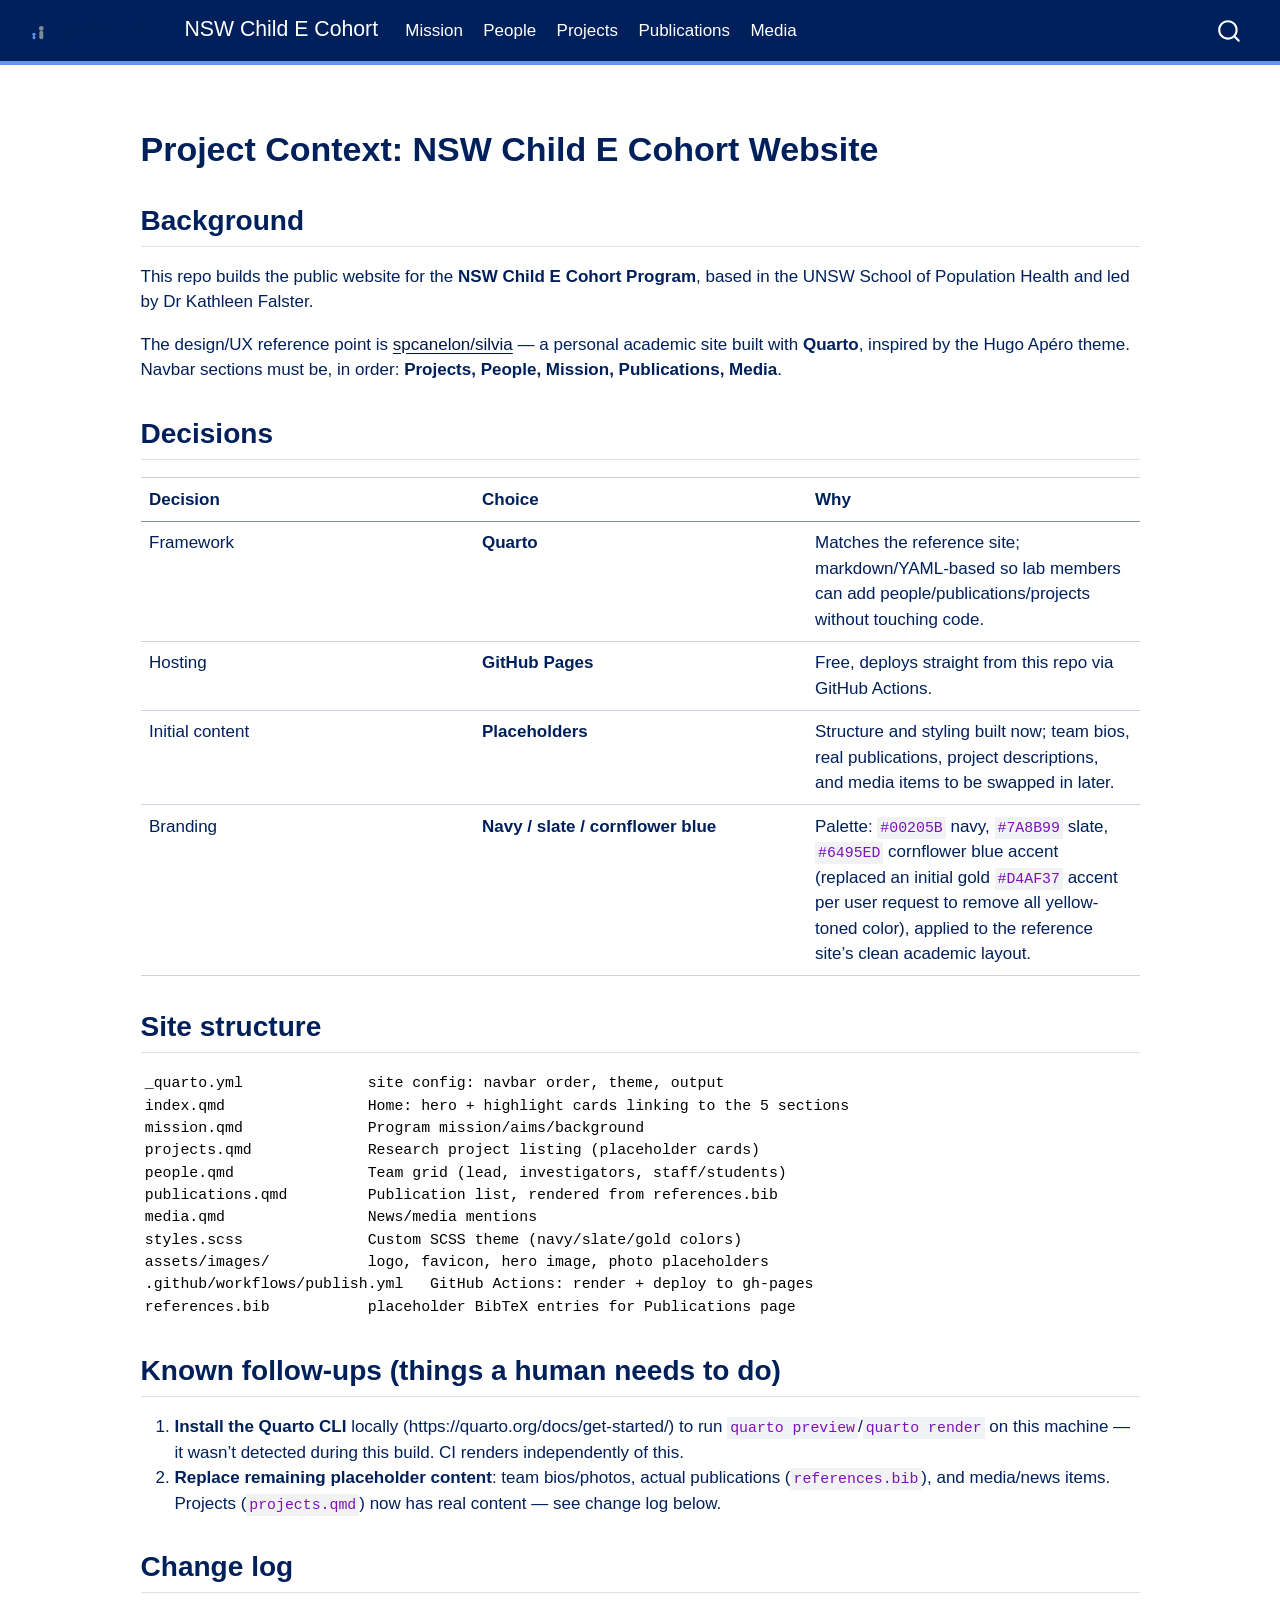
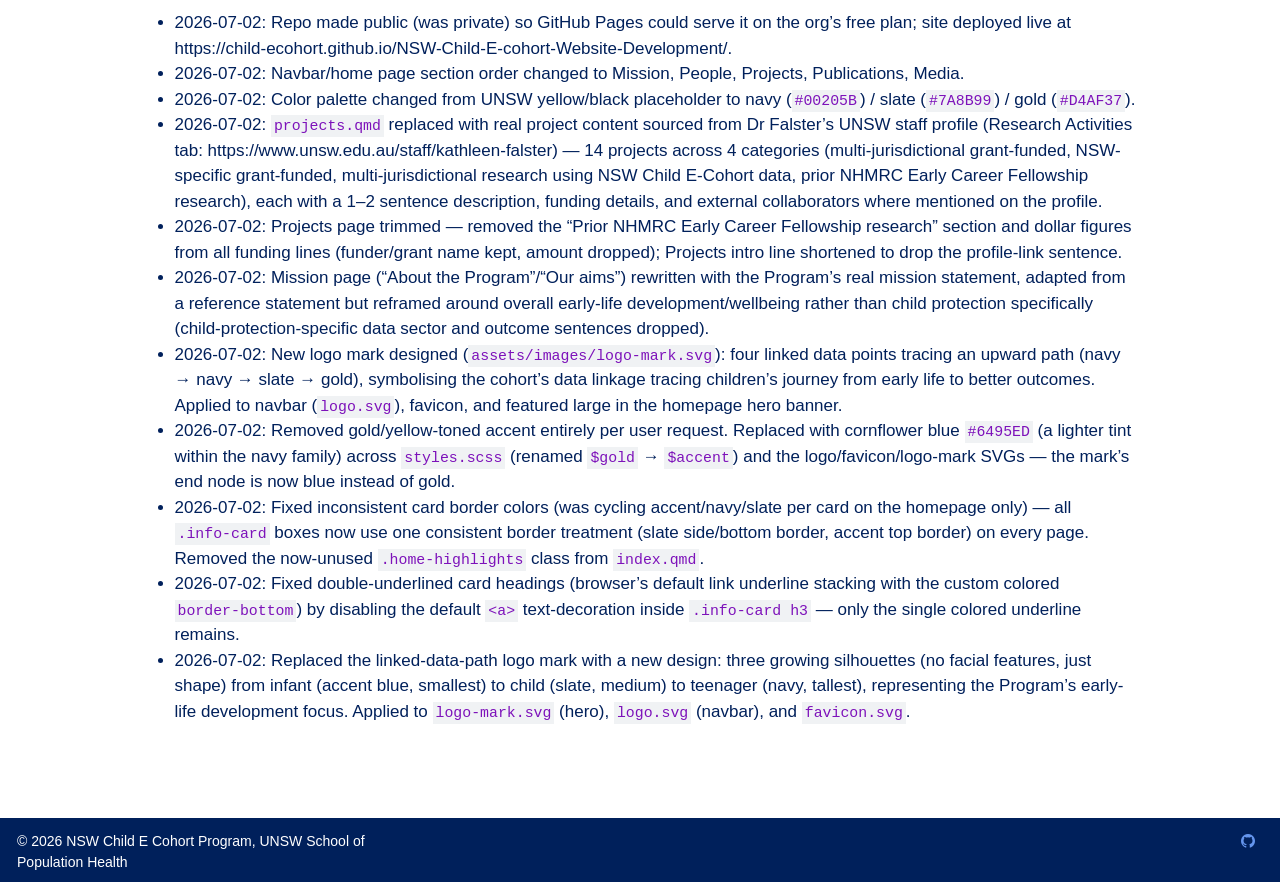
==== context.html @ 5edd9eeb "deploy: 5fac7e419746ed7ce2ca03ccb7d56a47a769e476" ====
<!DOCTYPE html>
<html xmlns="http://www.w3.org/1999/xhtml" lang="en" xml:lang="en"><head>

<meta charset="utf-8">
<meta name="generator" content="quarto-1.9.38">

<meta name="viewport" content="width=device-width, initial-scale=1.0, user-scalable=yes">


<title>context – NSW Child E Cohort</title>
<style>
/* Default styles provided by pandoc.
** See https://pandoc.org/MANUAL.html#variables-for-html for config info.
*/
code{white-space: pre-wrap;}
span.smallcaps{font-variant: small-caps;}
div.columns{display: flex; gap: min(4vw, 1.5em);}
div.column{flex: auto; overflow-x: auto;}
div.hanging-indent{margin-left: 1.5em; text-indent: -1.5em;}
ul.task-list{list-style: none;}
ul.task-list li input[type="checkbox"] {
  width: 0.8em;
  margin: 0 0.8em 0.2em -1em; /* quarto-specific, see https://github.com/quarto-dev/quarto-cli/issues/4556 */ 
  vertical-align: middle;
}
</style>


<script src="site_libs/quarto-nav/quarto-nav.js"></script>
<script src="site_libs/quarto-nav/headroom.min.js"></script>
<script src="site_libs/clipboard/clipboard.min.js"></script>
<script src="site_libs/quarto-search/autocomplete.umd.js"></script>
<script src="site_libs/quarto-search/fuse.min.js"></script>
<script src="site_libs/quarto-search/quarto-search.js"></script>
<meta name="quarto:offset" content="./">
<link href="./assets/images/favicon.svg" rel="icon" type="image/svg+xml">
<script src="site_libs/quarto-html/quarto.js" type="module"></script>
<script src="site_libs/quarto-html/tabsets/tabsets.js" type="module"></script>
<script src="site_libs/quarto-html/popper.min.js"></script>
<script src="site_libs/quarto-html/tippy.umd.min.js"></script>
<script src="site_libs/quarto-html/anchor.min.js"></script>
<link href="site_libs/quarto-html/tippy.css" rel="stylesheet">
<link href="site_libs/quarto-html/quarto-syntax-highlighting-15634bcf2e68342d4ad2dfa704d543f6.css" rel="stylesheet" id="quarto-text-highlighting-styles">
<script src="site_libs/bootstrap/bootstrap.min.js"></script>
<link href="site_libs/bootstrap/bootstrap-icons.css" rel="stylesheet">
<link href="site_libs/bootstrap/bootstrap-ab6afdc458c409790bbe527b8568c580.min.css" rel="stylesheet" append-hash="true" id="quarto-bootstrap" data-mode="light">
<script id="quarto-search-options" type="application/json">{
  "location": "navbar",
  "copy-button": false,
  "collapse-after": 3,
  "panel-placement": "end",
  "type": "overlay",
  "limit": 50,
  "keyboard-shortcut": [
    "f",
    "/",
    "s"
  ],
  "show-item-context": false,
  "language": {
    "search-no-results-text": "No results",
    "search-matching-documents-text": "matching documents",
    "search-copy-link-title": "Copy link to search",
    "search-hide-matches-text": "Hide additional matches",
    "search-more-match-text": "more match in this document",
    "search-more-matches-text": "more matches in this document",
    "search-clear-button-title": "Clear",
    "search-text-placeholder": "",
    "search-detached-cancel-button-title": "Cancel",
    "search-submit-button-title": "Submit",
    "search-label": "Search"
  }
}</script>


</head>

<body class="nav-fixed fullcontent quarto-light">

<div id="quarto-search-results"></div>
  <header id="quarto-header" class="headroom fixed-top">
    <nav class="navbar navbar-expand-lg " data-bs-theme="dark">
      <div class="navbar-container container-fluid">
      <div class="navbar-brand-container mx-auto">
    <a href="./index.html" class="navbar-brand navbar-brand-logo">
    <img src="./assets/images/logo.svg" alt="" class="navbar-logo light-content">
    <img src="./assets/images/logo.svg" alt="" class="navbar-logo dark-content">
    </a>
    <a class="navbar-brand" href="./index.html">
    <span class="navbar-title">NSW Child E Cohort</span>
    </a>
  </div>
            <div id="quarto-search" class="" title="Search"></div>
          <button class="navbar-toggler" type="button" data-bs-toggle="collapse" data-bs-target="#navbarCollapse" aria-controls="navbarCollapse" role="menu" aria-expanded="false" aria-label="Toggle navigation" onclick="if (window.quartoToggleHeadroom) { window.quartoToggleHeadroom(); }">
  <span class="navbar-toggler-icon"></span>
</button>
          <div class="collapse navbar-collapse" id="navbarCollapse">
            <ul class="navbar-nav navbar-nav-scroll me-auto">
  <li class="nav-item">
    <a class="nav-link" href="./mission.html"> 
<span class="menu-text">Mission</span></a>
  </li>  
  <li class="nav-item">
    <a class="nav-link" href="./people.html"> 
<span class="menu-text">People</span></a>
  </li>  
  <li class="nav-item">
    <a class="nav-link" href="./projects.html"> 
<span class="menu-text">Projects</span></a>
  </li>  
  <li class="nav-item">
    <a class="nav-link" href="./publications.html"> 
<span class="menu-text">Publications</span></a>
  </li>  
  <li class="nav-item">
    <a class="nav-link" href="./media.html"> 
<span class="menu-text">Media</span></a>
  </li>  
</ul>
          </div> <!-- /navcollapse -->
            <div class="quarto-navbar-tools">
</div>
      </div> <!-- /container-fluid -->
    </nav>
</header>
<!-- content -->
<div id="quarto-content" class="quarto-container page-columns page-rows-contents page-layout-article page-navbar">
<!-- sidebar -->
<!-- margin-sidebar -->
    
<!-- main -->
<main class="content" id="quarto-document-content"><header id="title-block-header" class="quarto-title-block"></header>




<section id="project-context-nsw-child-e-cohort-website" class="level1">
<h1>Project Context: NSW Child E Cohort Website</h1>
<section id="background" class="level2">
<h2 class="anchored" data-anchor-id="background">Background</h2>
<p>This repo builds the public website for the <strong>NSW Child E Cohort Program</strong>, based in the UNSW School of Population Health and led by Dr Kathleen Falster.</p>
<p>The design/UX reference point is <a href="https://github.com/spcanelon/silvia">spcanelon/silvia</a> — a personal academic site built with <strong>Quarto</strong>, inspired by the Hugo Apéro theme. Navbar sections must be, in order: <strong>Projects, People, Mission, Publications, Media</strong>.</p>
</section>
<section id="decisions" class="level2">
<h2 class="anchored" data-anchor-id="decisions">Decisions</h2>
<table class="caption-top table">
<colgroup>
<col style="width: 33%">
<col style="width: 33%">
<col style="width: 33%">
</colgroup>
<thead>
<tr class="header">
<th>Decision</th>
<th>Choice</th>
<th>Why</th>
</tr>
</thead>
<tbody>
<tr class="odd">
<td>Framework</td>
<td><strong>Quarto</strong></td>
<td>Matches the reference site; markdown/YAML-based so lab members can add people/publications/projects without touching code.</td>
</tr>
<tr class="even">
<td>Hosting</td>
<td><strong>GitHub Pages</strong></td>
<td>Free, deploys straight from this repo via GitHub Actions.</td>
</tr>
<tr class="odd">
<td>Initial content</td>
<td><strong>Placeholders</strong></td>
<td>Structure and styling built now; team bios, real publications, project descriptions, and media items to be swapped in later.</td>
</tr>
<tr class="even">
<td>Branding</td>
<td><strong>Navy / slate / cornflower blue</strong></td>
<td>Palette: <code>#00205B</code> navy, <code>#7A8B99</code> slate, <code>#6495ED</code> cornflower blue accent (replaced an initial gold <code>#D4AF37</code> accent per user request to remove all yellow-toned color), applied to the reference site’s clean academic layout.</td>
</tr>
</tbody>
</table>
</section>
<section id="site-structure" class="level2">
<h2 class="anchored" data-anchor-id="site-structure">Site structure</h2>
<pre><code>_quarto.yml              site config: navbar order, theme, output
index.qmd                Home: hero + highlight cards linking to the 5 sections
mission.qmd              Program mission/aims/background
projects.qmd             Research project listing (placeholder cards)
people.qmd               Team grid (lead, investigators, staff/students)
publications.qmd         Publication list, rendered from references.bib
media.qmd                News/media mentions
styles.scss              Custom SCSS theme (navy/slate/gold colors)
assets/images/           logo, favicon, hero image, photo placeholders
.github/workflows/publish.yml   GitHub Actions: render + deploy to gh-pages
references.bib           placeholder BibTeX entries for Publications page</code></pre>
</section>
<section id="known-follow-ups-things-a-human-needs-to-do" class="level2">
<h2 class="anchored" data-anchor-id="known-follow-ups-things-a-human-needs-to-do">Known follow-ups (things a human needs to do)</h2>
<ol type="1">
<li><strong>Install the Quarto CLI</strong> locally (https://quarto.org/docs/get-started/) to run <code>quarto preview</code>/<code>quarto render</code> on this machine — it wasn’t detected during this build. CI renders independently of this.</li>
<li><strong>Replace remaining placeholder content</strong>: team bios/photos, actual publications (<code>references.bib</code>), and media/news items. Projects (<code>projects.qmd</code>) now has real content — see change log below.</li>
</ol>
</section>
<section id="change-log" class="level2">
<h2 class="anchored" data-anchor-id="change-log">Change log</h2>
<ul>
<li>2026-07-02: Repo made public (was private) so GitHub Pages could serve it on the org’s free plan; site deployed live at https://child-ecohort.github.io/NSW-Child-E-cohort-Website-Development/.</li>
<li>2026-07-02: Navbar/home page section order changed to Mission, People, Projects, Publications, Media.</li>
<li>2026-07-02: Color palette changed from UNSW yellow/black placeholder to navy (<code>#00205B</code>) / slate (<code>#7A8B99</code>) / gold (<code>#D4AF37</code>).</li>
<li>2026-07-02: <code>projects.qmd</code> replaced with real project content sourced from Dr Falster’s UNSW staff profile (Research Activities tab: https://www.unsw.edu.au/staff/kathleen-falster) — 14 projects across 4 categories (multi-jurisdictional grant-funded, NSW-specific grant-funded, multi-jurisdictional research using NSW Child E-Cohort data, prior NHMRC Early Career Fellowship research), each with a 1–2 sentence description, funding details, and external collaborators where mentioned on the profile.</li>
<li>2026-07-02: Projects page trimmed — removed the “Prior NHMRC Early Career Fellowship research” section and dollar figures from all funding lines (funder/grant name kept, amount dropped); Projects intro line shortened to drop the profile-link sentence.</li>
<li>2026-07-02: Mission page (“About the Program”/“Our aims”) rewritten with the Program’s real mission statement, adapted from a reference statement but reframed around overall early-life development/wellbeing rather than child protection specifically (child-protection-specific data sector and outcome sentences dropped).</li>
<li>2026-07-02: New logo mark designed (<code>assets/images/logo-mark.svg</code>): four linked data points tracing an upward path (navy → navy → slate → gold), symbolising the cohort’s data linkage tracing children’s journey from early life to better outcomes. Applied to navbar (<code>logo.svg</code>), favicon, and featured large in the homepage hero banner.</li>
<li>2026-07-02: Removed gold/yellow-toned accent entirely per user request. Replaced with cornflower blue <code>#6495ED</code> (a lighter tint within the navy family) across <code>styles.scss</code> (renamed <code>$gold</code> → <code>$accent</code>) and the logo/favicon/logo-mark SVGs — the mark’s end node is now blue instead of gold.</li>
<li>2026-07-02: Fixed inconsistent card border colors (was cycling accent/navy/slate per card on the homepage only) — all <code>.info-card</code> boxes now use one consistent border treatment (slate side/bottom border, accent top border) on every page. Removed the now-unused <code>.home-highlights</code> class from <code>index.qmd</code>.</li>
<li>2026-07-02: Fixed double-underlined card headings (browser’s default link underline stacking with the custom colored <code>border-bottom</code>) by disabling the default <code>&lt;a&gt;</code> text-decoration inside <code>.info-card h3</code> — only the single colored underline remains.</li>
<li>2026-07-02: Replaced the linked-data-path logo mark with a new design: three growing silhouettes (no facial features, just shape) from infant (accent blue, smallest) to child (slate, medium) to teenager (navy, tallest), representing the Program’s early-life development focus. Applied to <code>logo-mark.svg</code> (hero), <code>logo.svg</code> (navbar), and <code>favicon.svg</code>.</li>
</ul>


</section>
</section>

</main> <!-- /main -->
<script id="quarto-html-after-body" type="application/javascript">
  window.document.addEventListener("DOMContentLoaded", function (event) {
    const icon = "";
    const anchorJS = new window.AnchorJS();
    anchorJS.options = {
      placement: 'right',
      icon: icon
    };
    anchorJS.add('.anchored');
    const isCodeAnnotation = (el) => {
      for (const clz of el.classList) {
        if (clz.startsWith('code-annotation-')) {                     
          return true;
        }
      }
      return false;
    }
    const onCopySuccess = function(e) {
      // button target
      const button = e.trigger;
      // don't keep focus
      button.blur();
      // flash "checked"
      button.classList.add('code-copy-button-checked');
      var currentTitle = button.getAttribute("title");
      button.setAttribute("title", "Copied!");
      let tooltip;
      if (window.bootstrap) {
        button.setAttribute("data-bs-toggle", "tooltip");
        button.setAttribute("data-bs-placement", "left");
        button.setAttribute("data-bs-title", "Copied!");
        tooltip = new bootstrap.Tooltip(button, 
          { trigger: "manual", 
            customClass: "code-copy-button-tooltip",
            offset: [0, -8]});
        tooltip.show();    
      }
      setTimeout(function() {
        if (tooltip) {
          tooltip.hide();
          button.removeAttribute("data-bs-title");
          button.removeAttribute("data-bs-toggle");
          button.removeAttribute("data-bs-placement");
        }
        button.setAttribute("title", currentTitle);
        button.classList.remove('code-copy-button-checked');
      }, 1000);
      // clear code selection
      e.clearSelection();
    }
    const getTextToCopy = function(trigger) {
      const outerScaffold = trigger.parentElement.cloneNode(true);
      const codeEl = outerScaffold.querySelector('code');
      for (const childEl of codeEl.children) {
        if (isCodeAnnotation(childEl)) {
          childEl.remove();
        }
      }
      return codeEl.innerText;
    }
    const clipboard = new window.ClipboardJS('.code-copy-button:not([data-in-quarto-modal])', {
      text: getTextToCopy
    });
    clipboard.on('success', onCopySuccess);
    if (window.document.getElementById('quarto-embedded-source-code-modal')) {
      const clipboardModal = new window.ClipboardJS('.code-copy-button[data-in-quarto-modal]', {
        text: getTextToCopy,
        container: window.document.getElementById('quarto-embedded-source-code-modal')
      });
      clipboardModal.on('success', onCopySuccess);
    }
      var localhostRegex = new RegExp(/^(?:http|https):\/\/localhost\:?[0-9]*\//);
      var mailtoRegex = new RegExp(/^mailto:/);
        var filterRegex = new RegExp('/' + window.location.host + '/');
      var isInternal = (href) => {
          return filterRegex.test(href) || localhostRegex.test(href) || mailtoRegex.test(href);
      }
      // Inspect non-navigation links and adorn them if external
     var links = window.document.querySelectorAll('a[href]:not(.nav-link):not(.navbar-brand):not(.toc-action):not(.sidebar-link):not(.sidebar-item-toggle):not(.pagination-link):not(.no-external):not([aria-hidden]):not(.dropdown-item):not(.quarto-navigation-tool):not(.about-link)');
      for (var i=0; i<links.length; i++) {
        const link = links[i];
        if (!isInternal(link.href)) {
          // undo the damage that might have been done by quarto-nav.js in the case of
          // links that we want to consider external
          if (link.dataset.originalHref !== undefined) {
            link.href = link.dataset.originalHref;
          }
        }
      }
    function tippyHover(el, contentFn, onTriggerFn, onUntriggerFn) {
      const config = {
        allowHTML: true,
        maxWidth: 500,
        delay: 100,
        arrow: false,
        appendTo: function(el) {
            return el.parentElement;
        },
        interactive: true,
        interactiveBorder: 10,
        theme: 'quarto',
        placement: 'bottom-start',
      };
      if (contentFn) {
        config.content = contentFn;
      }
      if (onTriggerFn) {
        config.onTrigger = onTriggerFn;
      }
      if (onUntriggerFn) {
        config.onUntrigger = onUntriggerFn;
      }
      window.tippy(el, config); 
    }
    const noterefs = window.document.querySelectorAll('a[role="doc-noteref"]');
    for (var i=0; i<noterefs.length; i++) {
      const ref = noterefs[i];
      tippyHover(ref, function() {
        // use id or data attribute instead here
        let href = ref.getAttribute('data-footnote-href') || ref.getAttribute('href');
        try { href = new URL(href).hash; } catch {}
        const id = href.replace(/^#\/?/, "");
        const note = window.document.getElementById(id);
        if (note) {
          return note.innerHTML;
        } else {
          return "";
        }
      });
    }
    const xrefs = window.document.querySelectorAll('a.quarto-xref');
    const processXRef = (id, note) => {
      // Strip column container classes
      const stripColumnClz = (el) => {
        el.classList.remove("page-full", "page-columns");
        if (el.children) {
          for (const child of el.children) {
            stripColumnClz(child);
          }
        }
      }
      stripColumnClz(note)
      if (id === null || id.startsWith('sec-')) {
        // Special case sections, only their first couple elements
        const container = document.createElement("div");
        if (note.children && note.children.length > 2) {
          container.appendChild(note.children[0].cloneNode(true));
          for (let i = 1; i < note.children.length; i++) {
            const child = note.children[i];
            if (child.tagName === "P" && child.innerText === "") {
              continue;
            } else {
              container.appendChild(child.cloneNode(true));
              break;
            }
          }
          if (window.Quarto?.typesetMath) {
            window.Quarto.typesetMath(container);
          }
          return container.innerHTML
        } else {
          if (window.Quarto?.typesetMath) {
            window.Quarto.typesetMath(note);
          }
          return note.innerHTML;
        }
      } else {
        // Remove any anchor links if they are present
        const anchorLink = note.querySelector('a.anchorjs-link');
        if (anchorLink) {
          anchorLink.remove();
        }
        if (window.Quarto?.typesetMath) {
          window.Quarto.typesetMath(note);
        }
        if (note.classList.contains("callout")) {
          return note.outerHTML;
        } else {
          return note.innerHTML;
        }
      }
    }
    for (var i=0; i<xrefs.length; i++) {
      const xref = xrefs[i];
      tippyHover(xref, undefined, function(instance) {
        instance.disable();
        let url = xref.getAttribute('href');
        let hash = undefined; 
        if (url.startsWith('#')) {
          hash = url;
        } else {
          try { hash = new URL(url).hash; } catch {}
        }
        if (hash) {
          const id = hash.replace(/^#\/?/, "");
          const note = window.document.getElementById(id);
          if (note !== null) {
            try {
              const html = processXRef(id, note.cloneNode(true));
              instance.setContent(html);
            } finally {
              instance.enable();
              instance.show();
            }
          } else {
            // See if we can fetch this
            fetch(url.split('#')[0])
            .then(res => res.text())
            .then(html => {
              const parser = new DOMParser();
              const htmlDoc = parser.parseFromString(html, "text/html");
              const note = htmlDoc.getElementById(id);
              if (note !== null) {
                const html = processXRef(id, note);
                instance.setContent(html);
              } 
            }).finally(() => {
              instance.enable();
              instance.show();
            });
          }
        } else {
          // See if we can fetch a full url (with no hash to target)
          // This is a special case and we should probably do some content thinning / targeting
          fetch(url)
          .then(res => res.text())
          .then(html => {
            const parser = new DOMParser();
            const htmlDoc = parser.parseFromString(html, "text/html");
            const note = htmlDoc.querySelector('main.content');
            if (note !== null) {
              // This should only happen for chapter cross references
              // (since there is no id in the URL)
              // remove the first header
              if (note.children.length > 0 && note.children[0].tagName === "HEADER") {
                note.children[0].remove();
              }
              const html = processXRef(null, note);
              instance.setContent(html);
            } 
          }).finally(() => {
            instance.enable();
            instance.show();
          });
        }
      }, function(instance) {
      });
    }
        let selectedAnnoteEl;
        const selectorForAnnotation = ( cell, annotation) => {
          let cellAttr = 'data-code-cell="' + cell + '"';
          let lineAttr = 'data-code-annotation="' +  annotation + '"';
          const selector = 'span[' + cellAttr + '][' + lineAttr + ']';
          return selector;
        }
        const selectCodeLines = (annoteEl) => {
          const doc = window.document;
          const targetCell = annoteEl.getAttribute("data-target-cell");
          const targetAnnotation = annoteEl.getAttribute("data-target-annotation");
          const annoteSpan = window.document.querySelector(selectorForAnnotation(targetCell, targetAnnotation));
          const lines = annoteSpan.getAttribute("data-code-lines").split(",");
          const lineIds = lines.map((line) => {
            return targetCell + "-" + line;
          })
          let top = null;
          let height = null;
          let parent = null;
          if (lineIds.length > 0) {
              //compute the position of the single el (top and bottom and make a div)
              const el = window.document.getElementById(lineIds[0]);
              top = el.offsetTop;
              height = el.offsetHeight;
              parent = el.parentElement.parentElement;
            if (lineIds.length > 1) {
              const lastEl = window.document.getElementById(lineIds[lineIds.length - 1]);
              const bottom = lastEl.offsetTop + lastEl.offsetHeight;
              height = bottom - top;
            }
            if (top !== null && height !== null && parent !== null) {
              // cook up a div (if necessary) and position it 
              let div = window.document.getElementById("code-annotation-line-highlight");
              if (div === null) {
                div = window.document.createElement("div");
                div.setAttribute("id", "code-annotation-line-highlight");
                div.style.position = 'absolute';
                parent.appendChild(div);
              }
              div.style.top = top - 2 + "px";
              div.style.height = height + 4 + "px";
              div.style.left = 0;
              let gutterDiv = window.document.getElementById("code-annotation-line-highlight-gutter");
              if (gutterDiv === null) {
                gutterDiv = window.document.createElement("div");
                gutterDiv.setAttribute("id", "code-annotation-line-highlight-gutter");
                gutterDiv.style.position = 'absolute';
                const codeCell = window.document.getElementById(targetCell);
                const gutter = codeCell.querySelector('.code-annotation-gutter');
                gutter.appendChild(gutterDiv);
              }
              gutterDiv.style.top = top - 2 + "px";
              gutterDiv.style.height = height + 4 + "px";
            }
            selectedAnnoteEl = annoteEl;
          }
        };
        const unselectCodeLines = () => {
          const elementsIds = ["code-annotation-line-highlight", "code-annotation-line-highlight-gutter"];
          elementsIds.forEach((elId) => {
            const div = window.document.getElementById(elId);
            if (div) {
              div.remove();
            }
          });
          selectedAnnoteEl = undefined;
        };
          // Handle positioning of the toggle
      window.addEventListener(
        "resize",
        throttle(() => {
          elRect = undefined;
          if (selectedAnnoteEl) {
            selectCodeLines(selectedAnnoteEl);
          }
        }, 10)
      );
      function throttle(fn, ms) {
      let throttle = false;
      let timer;
        return (...args) => {
          if(!throttle) { // first call gets through
              fn.apply(this, args);
              throttle = true;
          } else { // all the others get throttled
              if(timer) clearTimeout(timer); // cancel #2
              timer = setTimeout(() => {
                fn.apply(this, args);
                timer = throttle = false;
              }, ms);
          }
        };
      }
        // Attach click handler to the DT
        const annoteDls = window.document.querySelectorAll('dt[data-target-cell]');
        for (const annoteDlNode of annoteDls) {
          annoteDlNode.addEventListener('click', (event) => {
            const clickedEl = event.target;
            if (clickedEl !== selectedAnnoteEl) {
              unselectCodeLines();
              const activeEl = window.document.querySelector('dt[data-target-cell].code-annotation-active');
              if (activeEl) {
                activeEl.classList.remove('code-annotation-active');
              }
              selectCodeLines(clickedEl);
              clickedEl.classList.add('code-annotation-active');
            } else {
              // Unselect the line
              unselectCodeLines();
              clickedEl.classList.remove('code-annotation-active');
            }
          });
        }
    const findCites = (el) => {
      const parentEl = el.parentElement;
      if (parentEl) {
        const cites = parentEl.dataset.cites;
        if (cites) {
          return {
            el,
            cites: cites.split(' ')
          };
        } else {
          return findCites(el.parentElement)
        }
      } else {
        return undefined;
      }
    };
    var bibliorefs = window.document.querySelectorAll('a[role="doc-biblioref"]');
    for (var i=0; i<bibliorefs.length; i++) {
      const ref = bibliorefs[i];
      const citeInfo = findCites(ref);
      if (citeInfo) {
        tippyHover(citeInfo.el, function() {
          var popup = window.document.createElement('div');
          citeInfo.cites.forEach(function(cite) {
            var citeDiv = window.document.createElement('div');
            citeDiv.classList.add('hanging-indent');
            citeDiv.classList.add('csl-entry');
            var biblioDiv = window.document.getElementById('ref-' + cite);
            if (biblioDiv) {
              citeDiv.innerHTML = biblioDiv.innerHTML;
            }
            popup.appendChild(citeDiv);
          });
          return popup.innerHTML;
        });
      }
    }
  });
  </script>
</div> <!-- /content -->
<footer class="footer">
  <div class="nav-footer">
    <div class="nav-footer-left">
<p>© 2026 NSW Child E Cohort Program, UNSW School of Population Health</p>
</div>   
    <div class="nav-footer-center">
      &nbsp;
    </div>
    <div class="nav-footer-right">
      <ul class="footer-items list-unstyled">
    <li class="nav-item compact">
    <a class="nav-link" href="https://github.com/">
      <i class="bi bi-github" role="img">
</i> 
    </a>
  </li>  
</ul>
    </div>
  </div>
</footer>




</body></html>
---- site_libs/quarto-html/tippy.css ----
.tippy-box[data-animation=fade][data-state=hidden]{opacity:0}[data-tippy-root]{max-width:calc(100vw - 10px)}.tippy-box{position:relative;background-color:#333;color:#fff;border-radius:4px;font-size:14px;line-height:1.4;white-space:normal;outline:0;transition-property:transform,visibility,opacity}.tippy-box[data-placement^=top]>.tippy-arrow{bottom:0}.tippy-box[data-placement^=top]>.tippy-arrow:before{bottom:-7px;left:0;border-width:8px 8px 0;border-top-color:initial;transform-origin:center top}.tippy-box[data-placement^=bottom]>.tippy-arrow{top:0}.tippy-box[data-placement^=bottom]>.tippy-arrow:before{top:-7px;left:0;border-width:0 8px 8px;border-bottom-color:initial;transform-origin:center bottom}.tippy-box[data-placement^=left]>.tippy-arrow{right:0}.tippy-box[data-placement^=left]>.tippy-arrow:before{border-width:8px 0 8px 8px;border-left-color:initial;right:-7px;transform-origin:center left}.tippy-box[data-placement^=right]>.tippy-arrow{left:0}.tippy-box[data-placement^=right]>.tippy-arrow:before{left:-7px;border-width:8px 8px 8px 0;border-right-color:initial;transform-origin:center right}.tippy-box[data-inertia][data-state=visible]{transition-timing-function:cubic-bezier(.54,1.5,.38,1.11)}.tippy-arrow{width:16px;height:16px;color:#333}.tippy-arrow:before{content:"";position:absolute;border-color:transparent;border-style:solid}.tippy-content{position:relative;padding:5px 9px;z-index:1}
---- site_libs/quarto-html/quarto-syntax-highlighting-15634bcf2e68342d4ad2dfa704d543f6.css ----
/* quarto syntax highlight colors */
:root {
  --quarto-hl-ot-color: #003B4F;
  --quarto-hl-at-color: #657422;
  --quarto-hl-ss-color: #20794D;
  --quarto-hl-an-color: #5E5E5E;
  --quarto-hl-fu-color: #4758AB;
  --quarto-hl-st-color: #20794D;
  --quarto-hl-cf-color: #003B4F;
  --quarto-hl-op-color: #5E5E5E;
  --quarto-hl-er-color: #AD0000;
  --quarto-hl-bn-color: #AD0000;
  --quarto-hl-al-color: #AD0000;
  --quarto-hl-va-color: #111111;
  --quarto-hl-bu-color: inherit;
  --quarto-hl-ex-color: inherit;
  --quarto-hl-pp-color: #AD0000;
  --quarto-hl-in-color: #5E5E5E;
  --quarto-hl-vs-color: #20794D;
  --quarto-hl-wa-color: #5E5E5E;
  --quarto-hl-do-color: #5E5E5E;
  --quarto-hl-im-color: #00769E;
  --quarto-hl-ch-color: #20794D;
  --quarto-hl-dt-color: #AD0000;
  --quarto-hl-fl-color: #AD0000;
  --quarto-hl-co-color: #5E5E5E;
  --quarto-hl-cv-color: #5E5E5E;
  --quarto-hl-cn-color: #8f5902;
  --quarto-hl-sc-color: #5E5E5E;
  --quarto-hl-dv-color: #AD0000;
  --quarto-hl-kw-color: #003B4F;
}

/* other quarto variables */
:root {
  --quarto-font-monospace: SFMono-Regular, Menlo, Monaco, Consolas, "Liberation Mono", "Courier New", monospace;
}

/* syntax highlight based on Pandoc's rules */
pre > code.sourceCode > span {
  color: #003B4F;
}

code.sourceCode > span {
  color: #003B4F;
}

div.sourceCode,
div.sourceCode pre.sourceCode {
  color: #003B4F;
}

/* Normal */
code span {
  color: #003B4F;
}

/* Alert */
code span.al {
  color: #AD0000;
  font-style: inherit;
}

/* Annotation */
code span.an {
  color: #5E5E5E;
  font-style: inherit;
}

/* Attribute */
code span.at {
  color: #657422;
  font-style: inherit;
}

/* BaseN */
code span.bn {
  color: #AD0000;
  font-style: inherit;
}

/* BuiltIn */
code span.bu {
  font-style: inherit;
}

/* ControlFlow */
code span.cf {
  color: #003B4F;
  font-weight: bold;
  font-style: inherit;
}

/* Char */
code span.ch {
  color: #20794D;
  font-style: inherit;
}

/* Constant */
code span.cn {
  color: #8f5902;
  font-style: inherit;
}

/* Comment */
code span.co {
  color: #5E5E5E;
  font-style: inherit;
}

/* CommentVar */
code span.cv {
  color: #5E5E5E;
  font-style: italic;
}

/* Documentation */
code span.do {
  color: #5E5E5E;
  font-style: italic;
}

/* DataType */
code span.dt {
  color: #AD0000;
  font-style: inherit;
}

/* DecVal */
code span.dv {
  color: #AD0000;
  font-style: inherit;
}

/* Error */
code span.er {
  color: #AD0000;
  font-style: inherit;
}

/* Extension */
code span.ex {
  font-style: inherit;
}

/* Float */
code span.fl {
  color: #AD0000;
  font-style: inherit;
}

/* Function */
code span.fu {
  color: #4758AB;
  font-style: inherit;
}

/* Import */
code span.im {
  color: #00769E;
  font-style: inherit;
}

/* Information */
code span.in {
  color: #5E5E5E;
  font-style: inherit;
}

/* Keyword */
code span.kw {
  color: #003B4F;
  font-weight: bold;
  font-style: inherit;
}

/* Operator */
code span.op {
  color: #5E5E5E;
  font-style: inherit;
}

/* Other */
code span.ot {
  color: #003B4F;
  font-style: inherit;
}

/* Preprocessor */
code span.pp {
  color: #AD0000;
  font-style: inherit;
}

/* SpecialChar */
code span.sc {
  color: #5E5E5E;
  font-style: inherit;
}

/* SpecialString */
code span.ss {
  color: #20794D;
  font-style: inherit;
}

/* String */
code span.st {
  color: #20794D;
  font-style: inherit;
}

/* Variable */
code span.va {
  color: #111111;
  font-style: inherit;
}

/* VerbatimString */
code span.vs {
  color: #20794D;
  font-style: inherit;
}

/* Warning */
code span.wa {
  color: #5E5E5E;
  font-style: italic;
}

.prevent-inlining {
  content: "</";
}

/*# sourceMappingURL=f23921c56f73e400b49028c9186a1aa0.css.map */
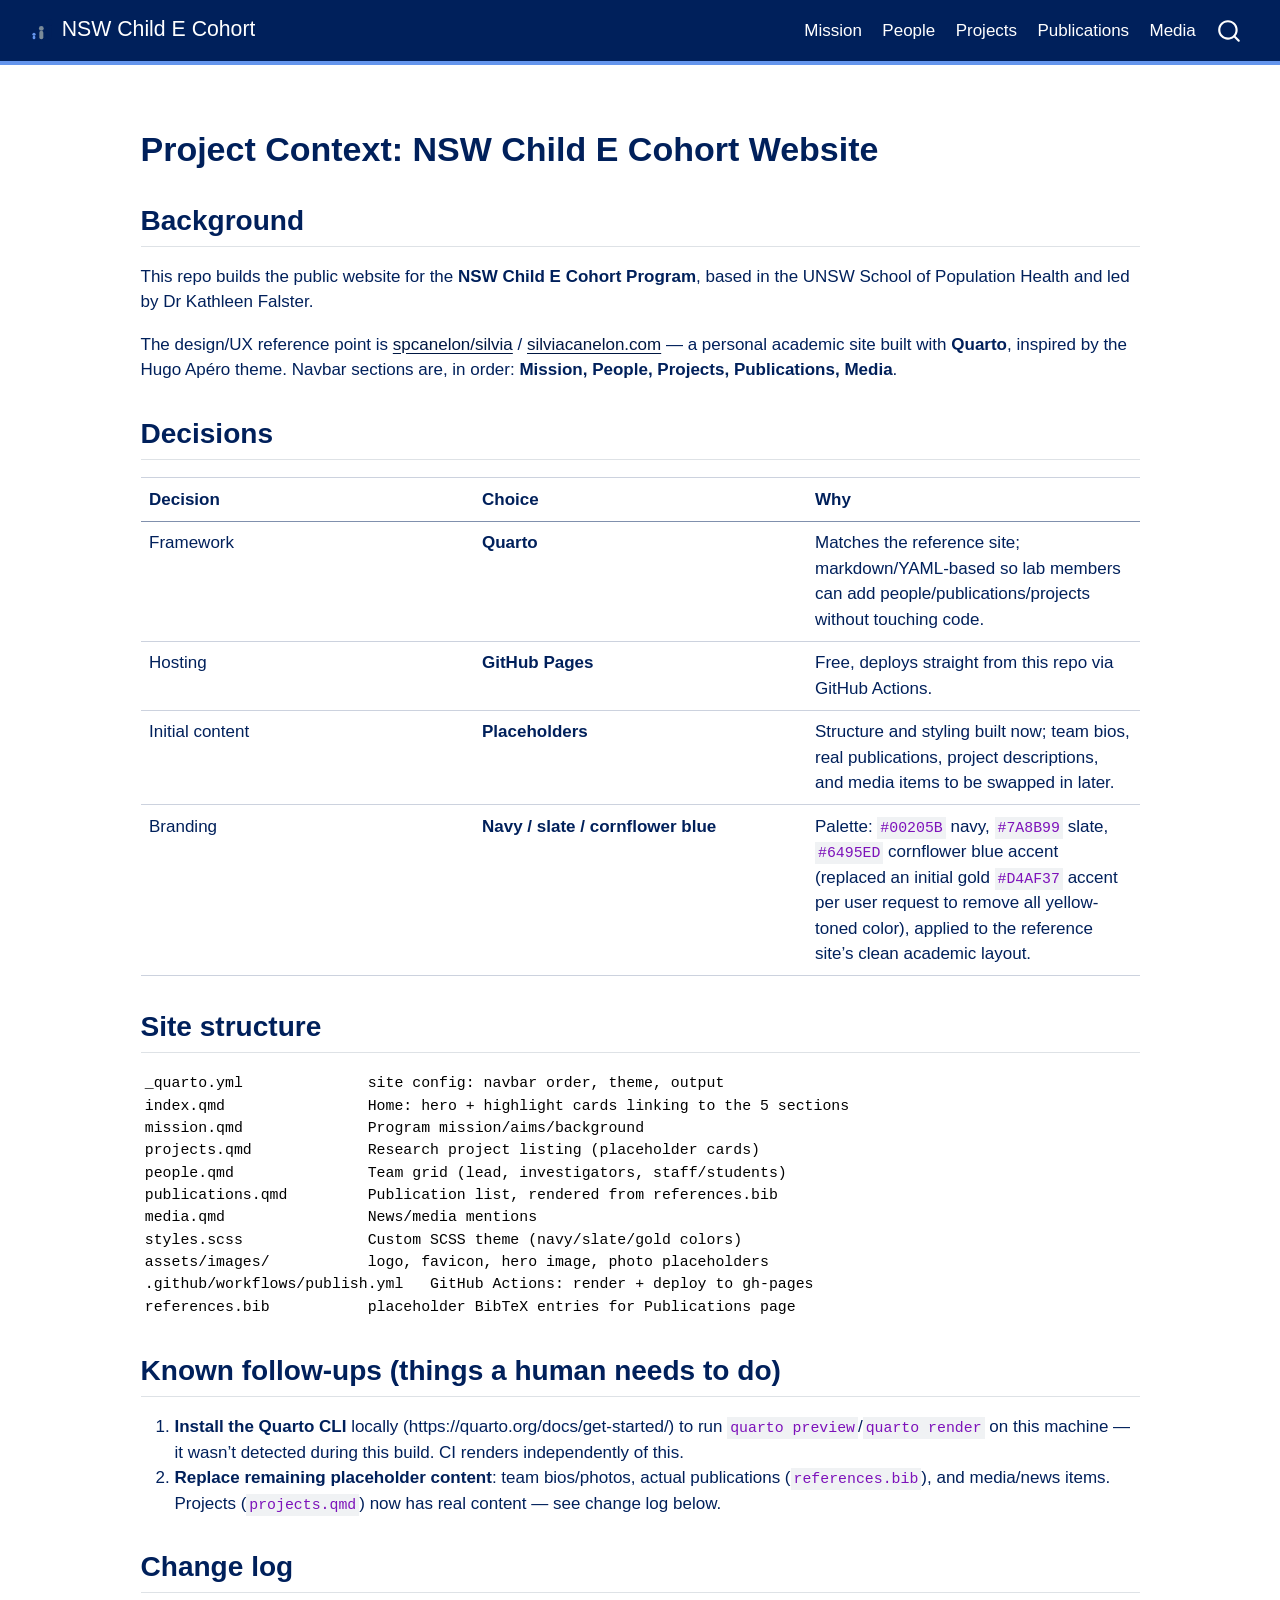
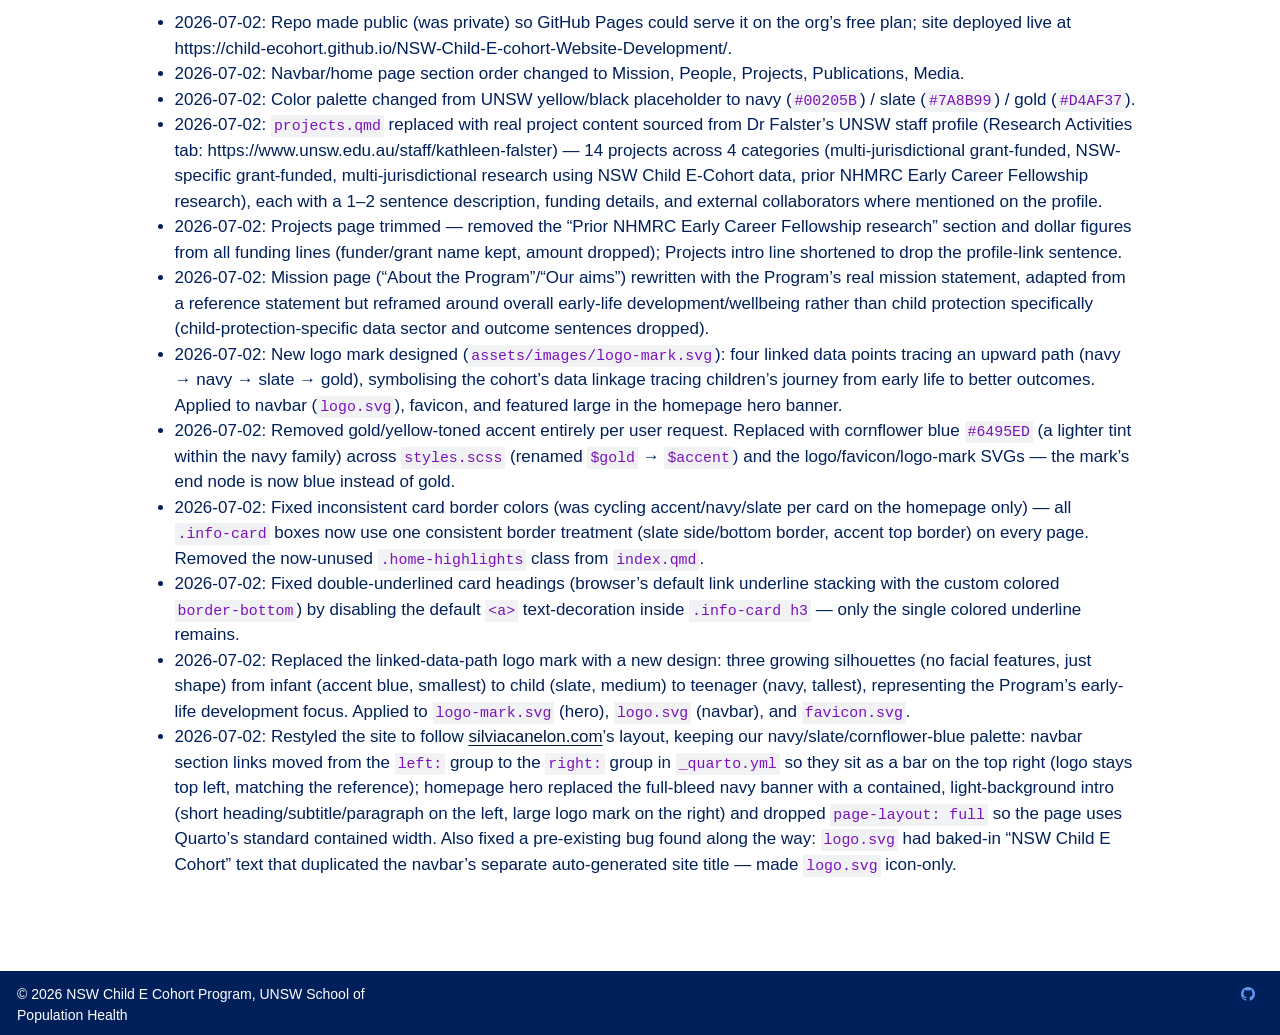
==== commit b4448755: "deploy: 21b9e84fc6a06bddcd612eb9d1fb9ba72da406e3" ====
--- a/context.html
+++ b/context.html
@@ -43,7 +43,7 @@
 <link href="site_libs/quarto-html/quarto-syntax-highlighting-15634bcf2e68342d4ad2dfa704d543f6.css" rel="stylesheet" id="quarto-text-highlighting-styles">
 <script src="site_libs/bootstrap/bootstrap.min.js"></script>
 <link href="site_libs/bootstrap/bootstrap-icons.css" rel="stylesheet">
-<link href="site_libs/bootstrap/bootstrap-ab6afdc458c409790bbe527b8568c580.min.css" rel="stylesheet" append-hash="true" id="quarto-bootstrap" data-mode="light">
+<link href="site_libs/bootstrap/bootstrap-d917618b5b3d483eda58540c96c48029.min.css" rel="stylesheet" append-hash="true" id="quarto-bootstrap" data-mode="light">
 <script id="quarto-search-options" type="application/json">{
   "location": "navbar",
   "copy-button": false,
@@ -95,7 +95,7 @@
   <span class="navbar-toggler-icon"></span>
 </button>
           <div class="collapse navbar-collapse" id="navbarCollapse">
-            <ul class="navbar-nav navbar-nav-scroll me-auto">
+            <ul class="navbar-nav navbar-nav-scroll ms-auto">
   <li class="nav-item">
     <a class="nav-link" href="./mission.html"> 
 <span class="menu-text">Mission</span></a>
@@ -139,7 +139,7 @@
 <section id="background" class="level2">
 <h2 class="anchored" data-anchor-id="background">Background</h2>
 <p>This repo builds the public website for the <strong>NSW Child E Cohort Program</strong>, based in the UNSW School of Population Health and led by Dr Kathleen Falster.</p>
-<p>The design/UX reference point is <a href="https://github.com/spcanelon/silvia">spcanelon/silvia</a> — a personal academic site built with <strong>Quarto</strong>, inspired by the Hugo Apéro theme. Navbar sections must be, in order: <strong>Projects, People, Mission, Publications, Media</strong>.</p>
+<p>The design/UX reference point is <a href="https://github.com/spcanelon/silvia">spcanelon/silvia</a> / <a href="https://silviacanelon.com/">silviacanelon.com</a> — a personal academic site built with <strong>Quarto</strong>, inspired by the Hugo Apéro theme. Navbar sections are, in order: <strong>Mission, People, Projects, Publications, Media</strong>.</p>
 </section>
 <section id="decisions" class="level2">
 <h2 class="anchored" data-anchor-id="decisions">Decisions</h2>
@@ -215,6 +215,7 @@
 <li>2026-07-02: Fixed inconsistent card border colors (was cycling accent/navy/slate per card on the homepage only) — all <code>.info-card</code> boxes now use one consistent border treatment (slate side/bottom border, accent top border) on every page. Removed the now-unused <code>.home-highlights</code> class from <code>index.qmd</code>.</li>
 <li>2026-07-02: Fixed double-underlined card headings (browser’s default link underline stacking with the custom colored <code>border-bottom</code>) by disabling the default <code>&lt;a&gt;</code> text-decoration inside <code>.info-card h3</code> — only the single colored underline remains.</li>
 <li>2026-07-02: Replaced the linked-data-path logo mark with a new design: three growing silhouettes (no facial features, just shape) from infant (accent blue, smallest) to child (slate, medium) to teenager (navy, tallest), representing the Program’s early-life development focus. Applied to <code>logo-mark.svg</code> (hero), <code>logo.svg</code> (navbar), and <code>favicon.svg</code>.</li>
+<li>2026-07-02: Restyled the site to follow <a href="https://silviacanelon.com/">silviacanelon.com</a>’s layout, keeping our navy/slate/cornflower-blue palette: navbar section links moved from the <code>left:</code> group to the <code>right:</code> group in <code>_quarto.yml</code> so they sit as a bar on the top right (logo stays top left, matching the reference); homepage hero replaced the full-bleed navy banner with a contained, light-background intro (short heading/subtitle/paragraph on the left, large logo mark on the right) and dropped <code>page-layout: full</code> so the page uses Quarto’s standard contained width. Also fixed a pre-existing bug found along the way: <code>logo.svg</code> had baked-in “NSW Child E Cohort” text that duplicated the navbar’s separate auto-generated site title — made <code>logo.svg</code> icon-only.</li>
 </ul>
 
 
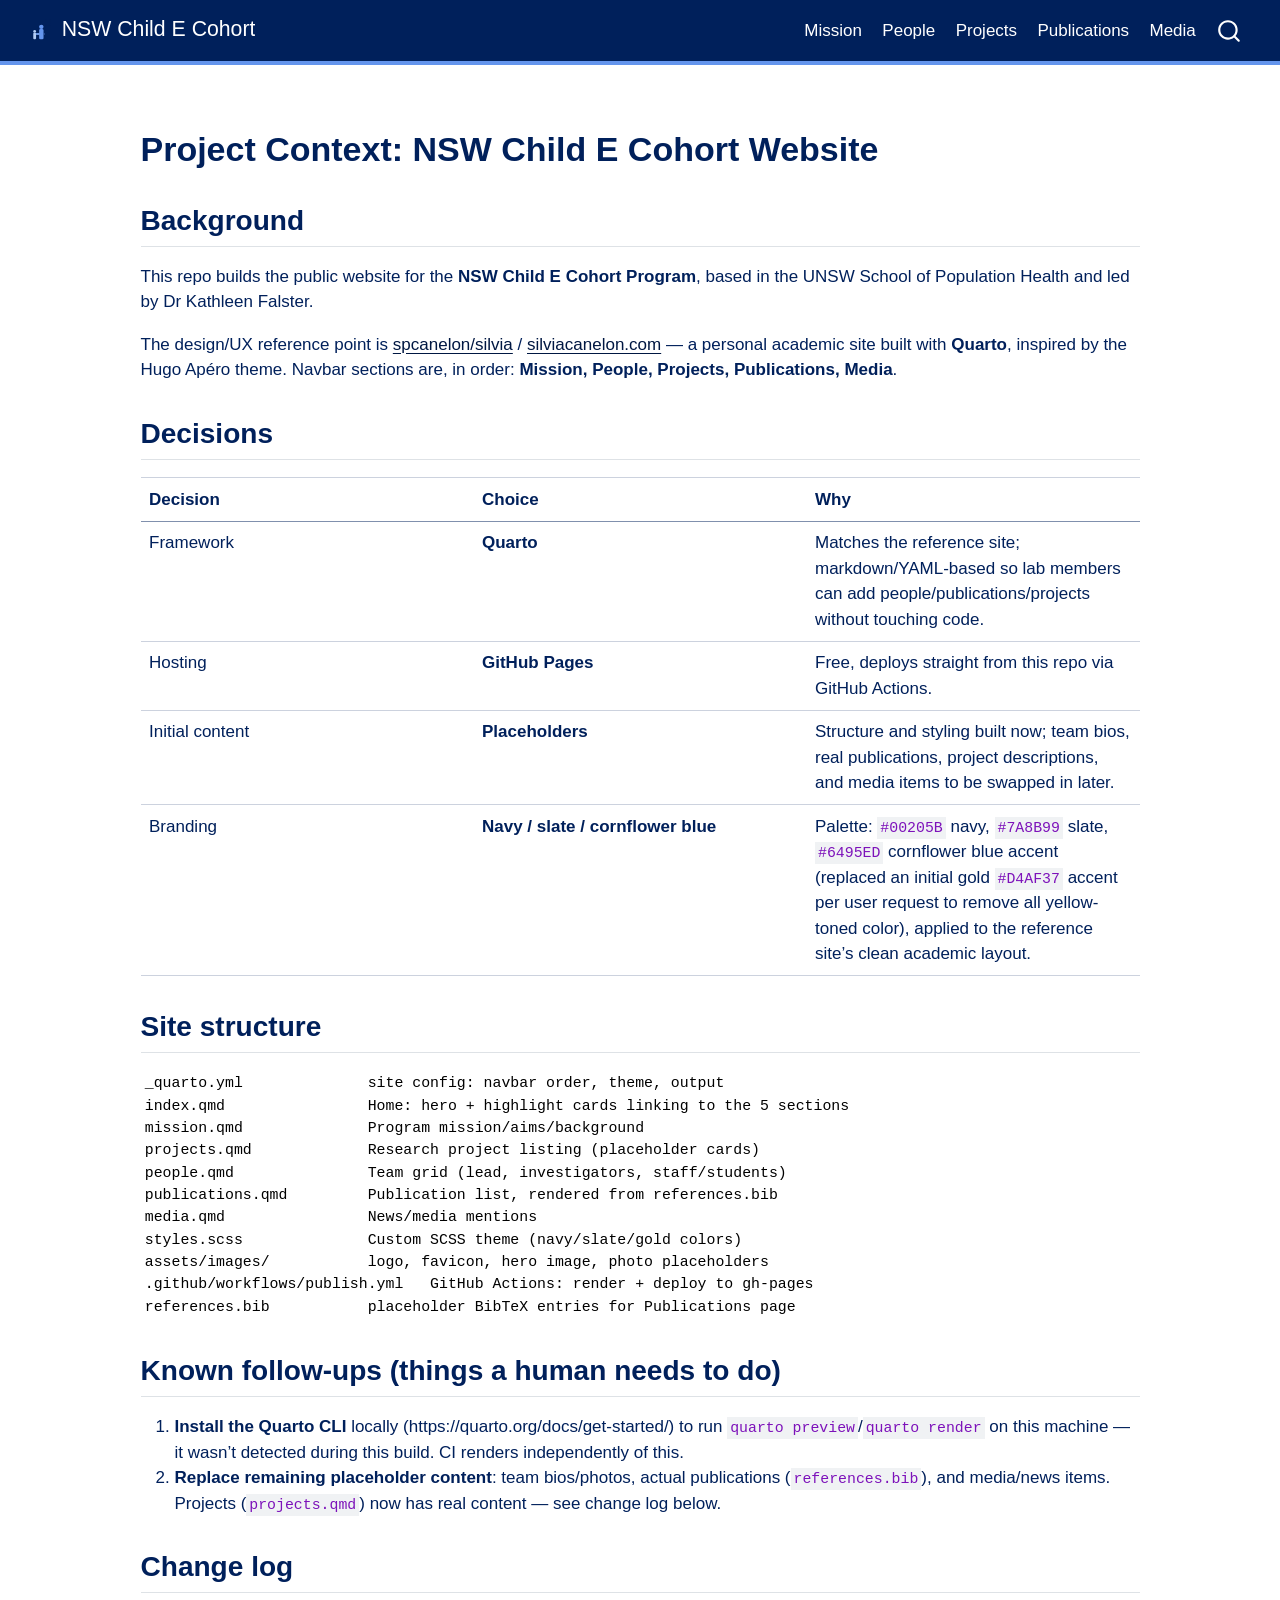
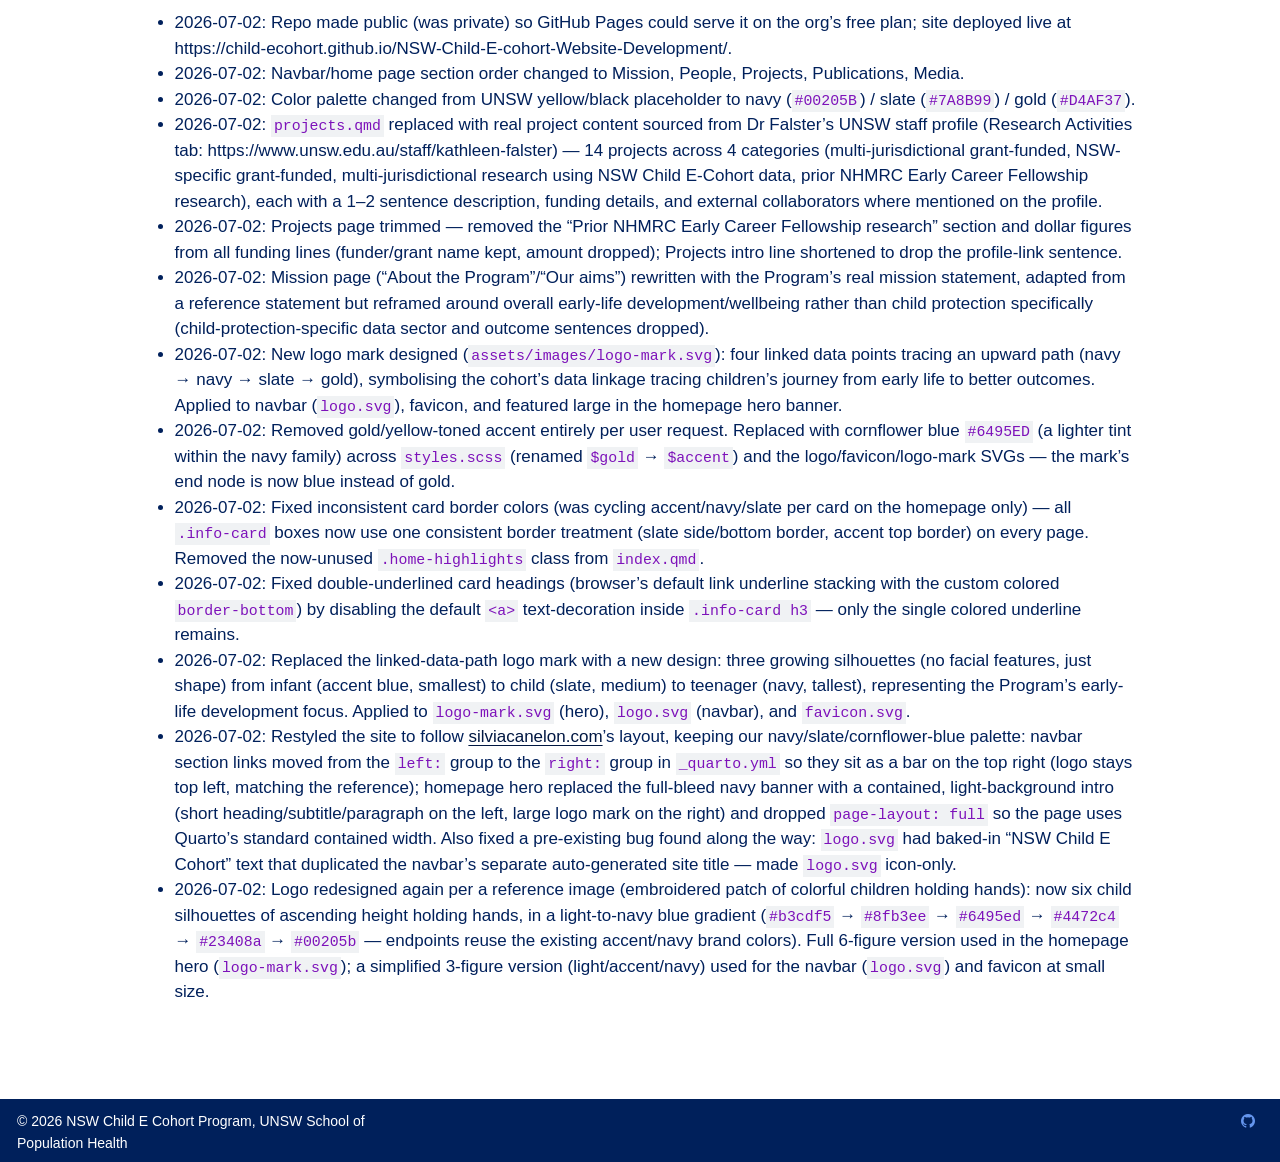
==== commit 8300eda4: "deploy: 135c6f9704d38c45c39522c8fdb9d4e4fddfdae6" ====
--- a/context.html
+++ b/context.html
@@ -43,7 +43,7 @@
 <link href="site_libs/quarto-html/quarto-syntax-highlighting-15634bcf2e68342d4ad2dfa704d543f6.css" rel="stylesheet" id="quarto-text-highlighting-styles">
 <script src="site_libs/bootstrap/bootstrap.min.js"></script>
 <link href="site_libs/bootstrap/bootstrap-icons.css" rel="stylesheet">
-<link href="site_libs/bootstrap/bootstrap-d917618b5b3d483eda58540c96c48029.min.css" rel="stylesheet" append-hash="true" id="quarto-bootstrap" data-mode="light">
+<link href="site_libs/bootstrap/bootstrap-b1163a0fd1e136501f8f5425b5a3f85e.min.css" rel="stylesheet" append-hash="true" id="quarto-bootstrap" data-mode="light">
 <script id="quarto-search-options" type="application/json">{
   "location": "navbar",
   "copy-button": false,
@@ -216,6 +216,7 @@
 <li>2026-07-02: Fixed double-underlined card headings (browser’s default link underline stacking with the custom colored <code>border-bottom</code>) by disabling the default <code>&lt;a&gt;</code> text-decoration inside <code>.info-card h3</code> — only the single colored underline remains.</li>
 <li>2026-07-02: Replaced the linked-data-path logo mark with a new design: three growing silhouettes (no facial features, just shape) from infant (accent blue, smallest) to child (slate, medium) to teenager (navy, tallest), representing the Program’s early-life development focus. Applied to <code>logo-mark.svg</code> (hero), <code>logo.svg</code> (navbar), and <code>favicon.svg</code>.</li>
 <li>2026-07-02: Restyled the site to follow <a href="https://silviacanelon.com/">silviacanelon.com</a>’s layout, keeping our navy/slate/cornflower-blue palette: navbar section links moved from the <code>left:</code> group to the <code>right:</code> group in <code>_quarto.yml</code> so they sit as a bar on the top right (logo stays top left, matching the reference); homepage hero replaced the full-bleed navy banner with a contained, light-background intro (short heading/subtitle/paragraph on the left, large logo mark on the right) and dropped <code>page-layout: full</code> so the page uses Quarto’s standard contained width. Also fixed a pre-existing bug found along the way: <code>logo.svg</code> had baked-in “NSW Child E Cohort” text that duplicated the navbar’s separate auto-generated site title — made <code>logo.svg</code> icon-only.</li>
+<li>2026-07-02: Logo redesigned again per a reference image (embroidered patch of colorful children holding hands): now six child silhouettes of ascending height holding hands, in a light-to-navy blue gradient (<code>#b3cdf5</code> → <code>#8fb3ee</code> → <code>#6495ed</code> → <code>#4472c4</code> → <code>#23408a</code> → <code>#00205b</code> — endpoints reuse the existing accent/navy brand colors). Full 6-figure version used in the homepage hero (<code>logo-mark.svg</code>); a simplified 3-figure version (light/accent/navy) used for the navbar (<code>logo.svg</code>) and favicon at small size.</li>
 </ul>
 
 
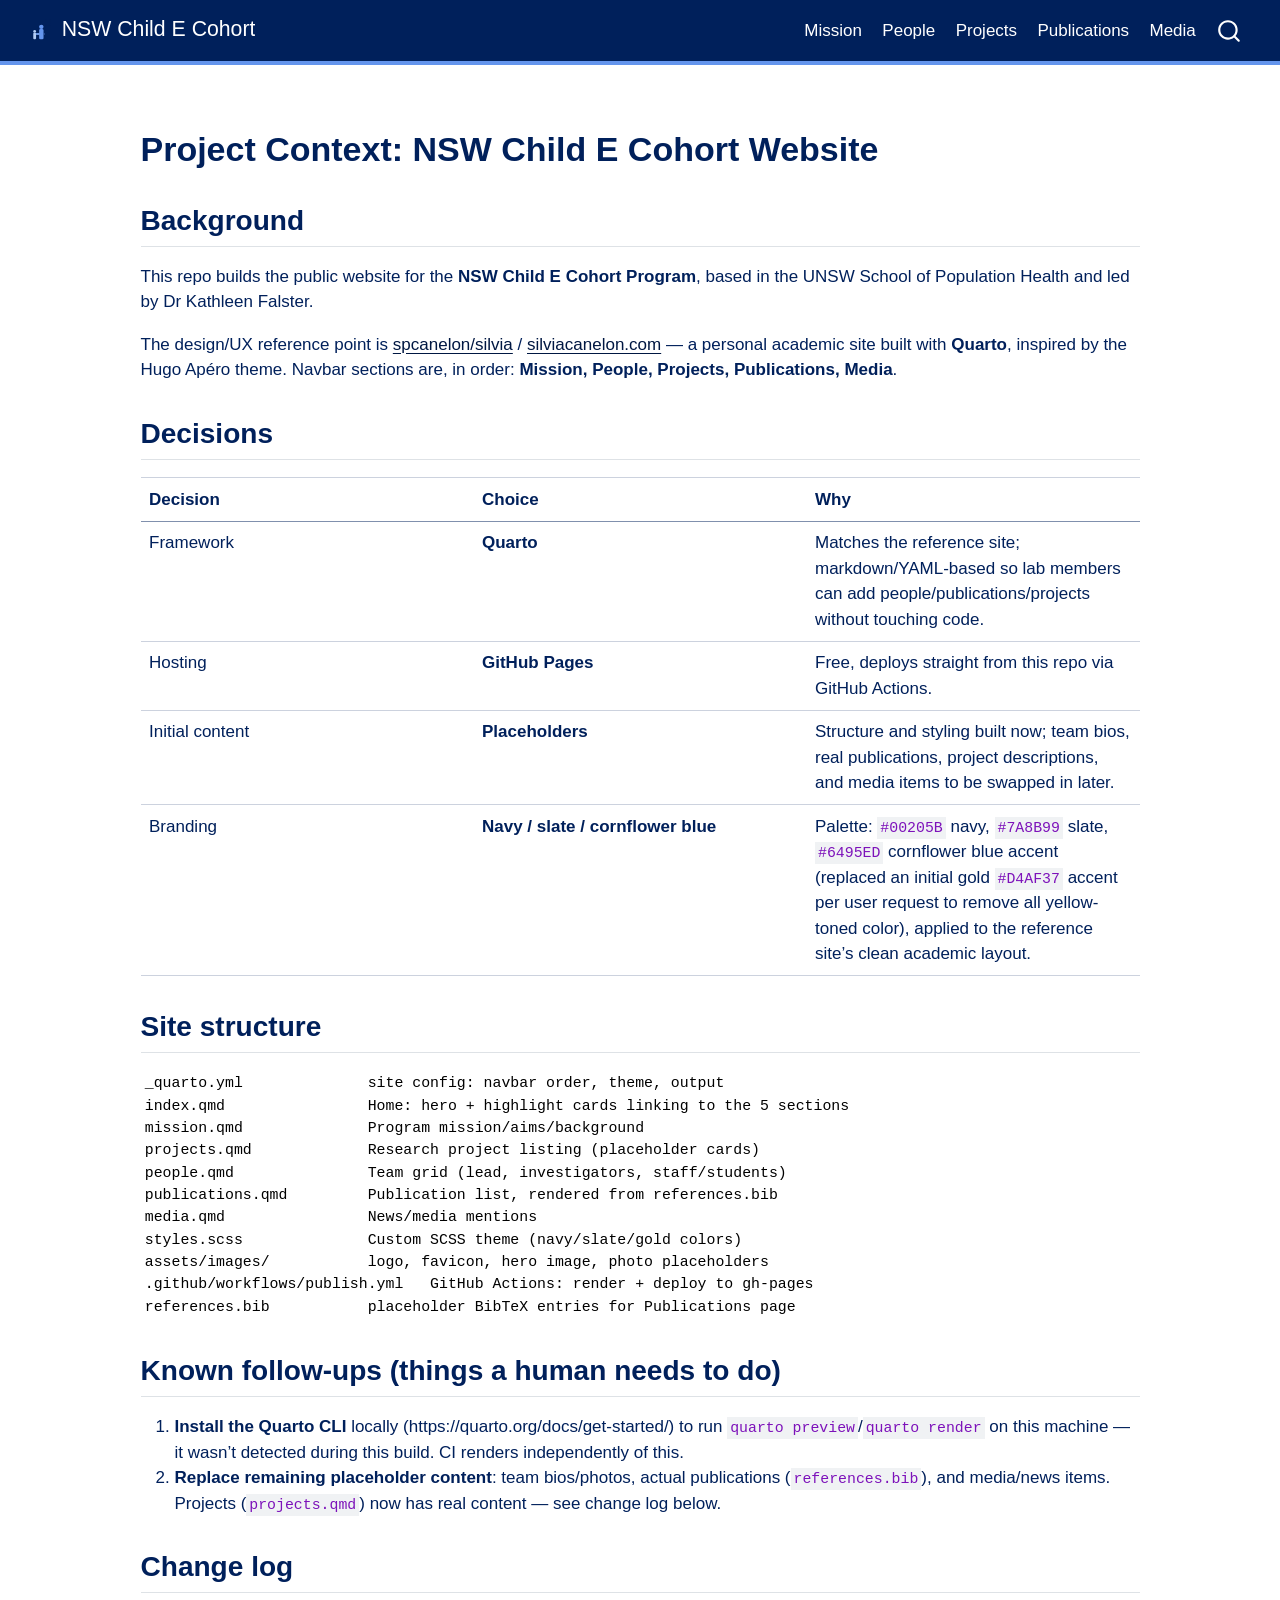
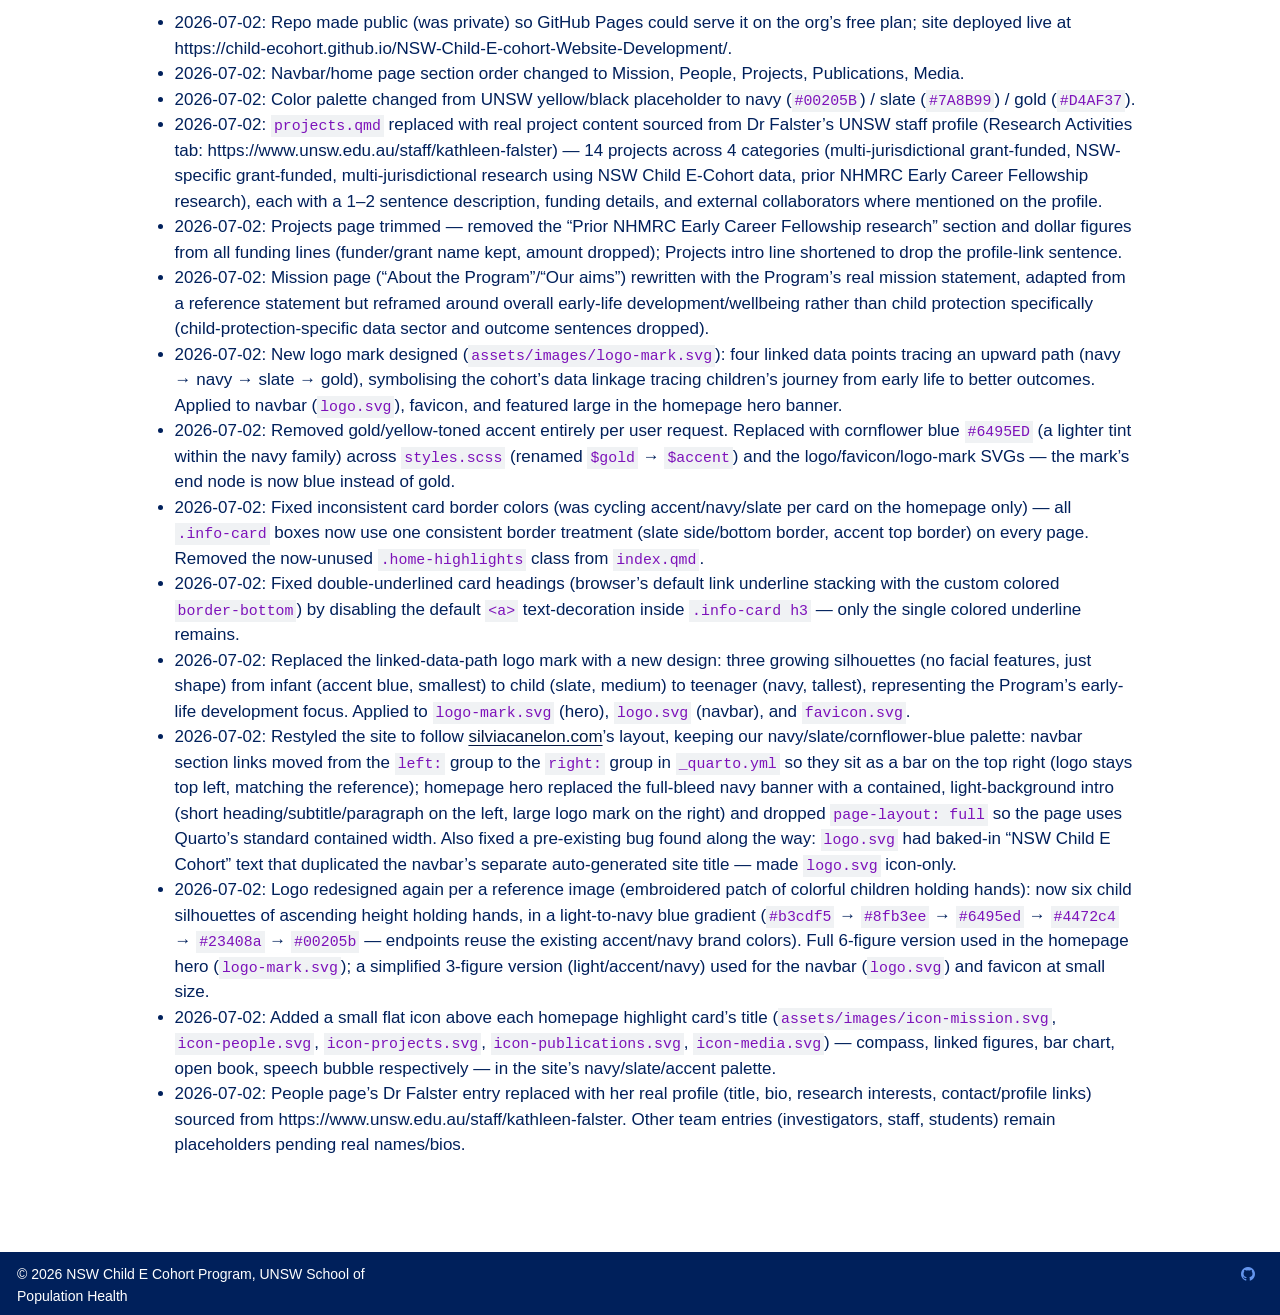
==== commit 3eb9f048: "deploy: b18938286849e84fae15a755070946111fd7e3c8" ====
--- a/context.html
+++ b/context.html
@@ -43,7 +43,7 @@
 <link href="site_libs/quarto-html/quarto-syntax-highlighting-15634bcf2e68342d4ad2dfa704d543f6.css" rel="stylesheet" id="quarto-text-highlighting-styles">
 <script src="site_libs/bootstrap/bootstrap.min.js"></script>
 <link href="site_libs/bootstrap/bootstrap-icons.css" rel="stylesheet">
-<link href="site_libs/bootstrap/bootstrap-b1163a0fd1e136501f8f5425b5a3f85e.min.css" rel="stylesheet" append-hash="true" id="quarto-bootstrap" data-mode="light">
+<link href="site_libs/bootstrap/bootstrap-3275492d81c674a90d0a6e46a3b1a9f3.min.css" rel="stylesheet" append-hash="true" id="quarto-bootstrap" data-mode="light">
 <script id="quarto-search-options" type="application/json">{
   "location": "navbar",
   "copy-button": false,
@@ -217,6 +217,8 @@
 <li>2026-07-02: Replaced the linked-data-path logo mark with a new design: three growing silhouettes (no facial features, just shape) from infant (accent blue, smallest) to child (slate, medium) to teenager (navy, tallest), representing the Program’s early-life development focus. Applied to <code>logo-mark.svg</code> (hero), <code>logo.svg</code> (navbar), and <code>favicon.svg</code>.</li>
 <li>2026-07-02: Restyled the site to follow <a href="https://silviacanelon.com/">silviacanelon.com</a>’s layout, keeping our navy/slate/cornflower-blue palette: navbar section links moved from the <code>left:</code> group to the <code>right:</code> group in <code>_quarto.yml</code> so they sit as a bar on the top right (logo stays top left, matching the reference); homepage hero replaced the full-bleed navy banner with a contained, light-background intro (short heading/subtitle/paragraph on the left, large logo mark on the right) and dropped <code>page-layout: full</code> so the page uses Quarto’s standard contained width. Also fixed a pre-existing bug found along the way: <code>logo.svg</code> had baked-in “NSW Child E Cohort” text that duplicated the navbar’s separate auto-generated site title — made <code>logo.svg</code> icon-only.</li>
 <li>2026-07-02: Logo redesigned again per a reference image (embroidered patch of colorful children holding hands): now six child silhouettes of ascending height holding hands, in a light-to-navy blue gradient (<code>#b3cdf5</code> → <code>#8fb3ee</code> → <code>#6495ed</code> → <code>#4472c4</code> → <code>#23408a</code> → <code>#00205b</code> — endpoints reuse the existing accent/navy brand colors). Full 6-figure version used in the homepage hero (<code>logo-mark.svg</code>); a simplified 3-figure version (light/accent/navy) used for the navbar (<code>logo.svg</code>) and favicon at small size.</li>
+<li>2026-07-02: Added a small flat icon above each homepage highlight card’s title (<code>assets/images/icon-mission.svg</code>, <code>icon-people.svg</code>, <code>icon-projects.svg</code>, <code>icon-publications.svg</code>, <code>icon-media.svg</code>) — compass, linked figures, bar chart, open book, speech bubble respectively — in the site’s navy/slate/accent palette.</li>
+<li>2026-07-02: People page’s Dr Falster entry replaced with her real profile (title, bio, research interests, contact/profile links) sourced from https://www.unsw.edu.au/staff/kathleen-falster. Other team entries (investigators, staff, students) remain placeholders pending real names/bios.</li>
 </ul>
 
 
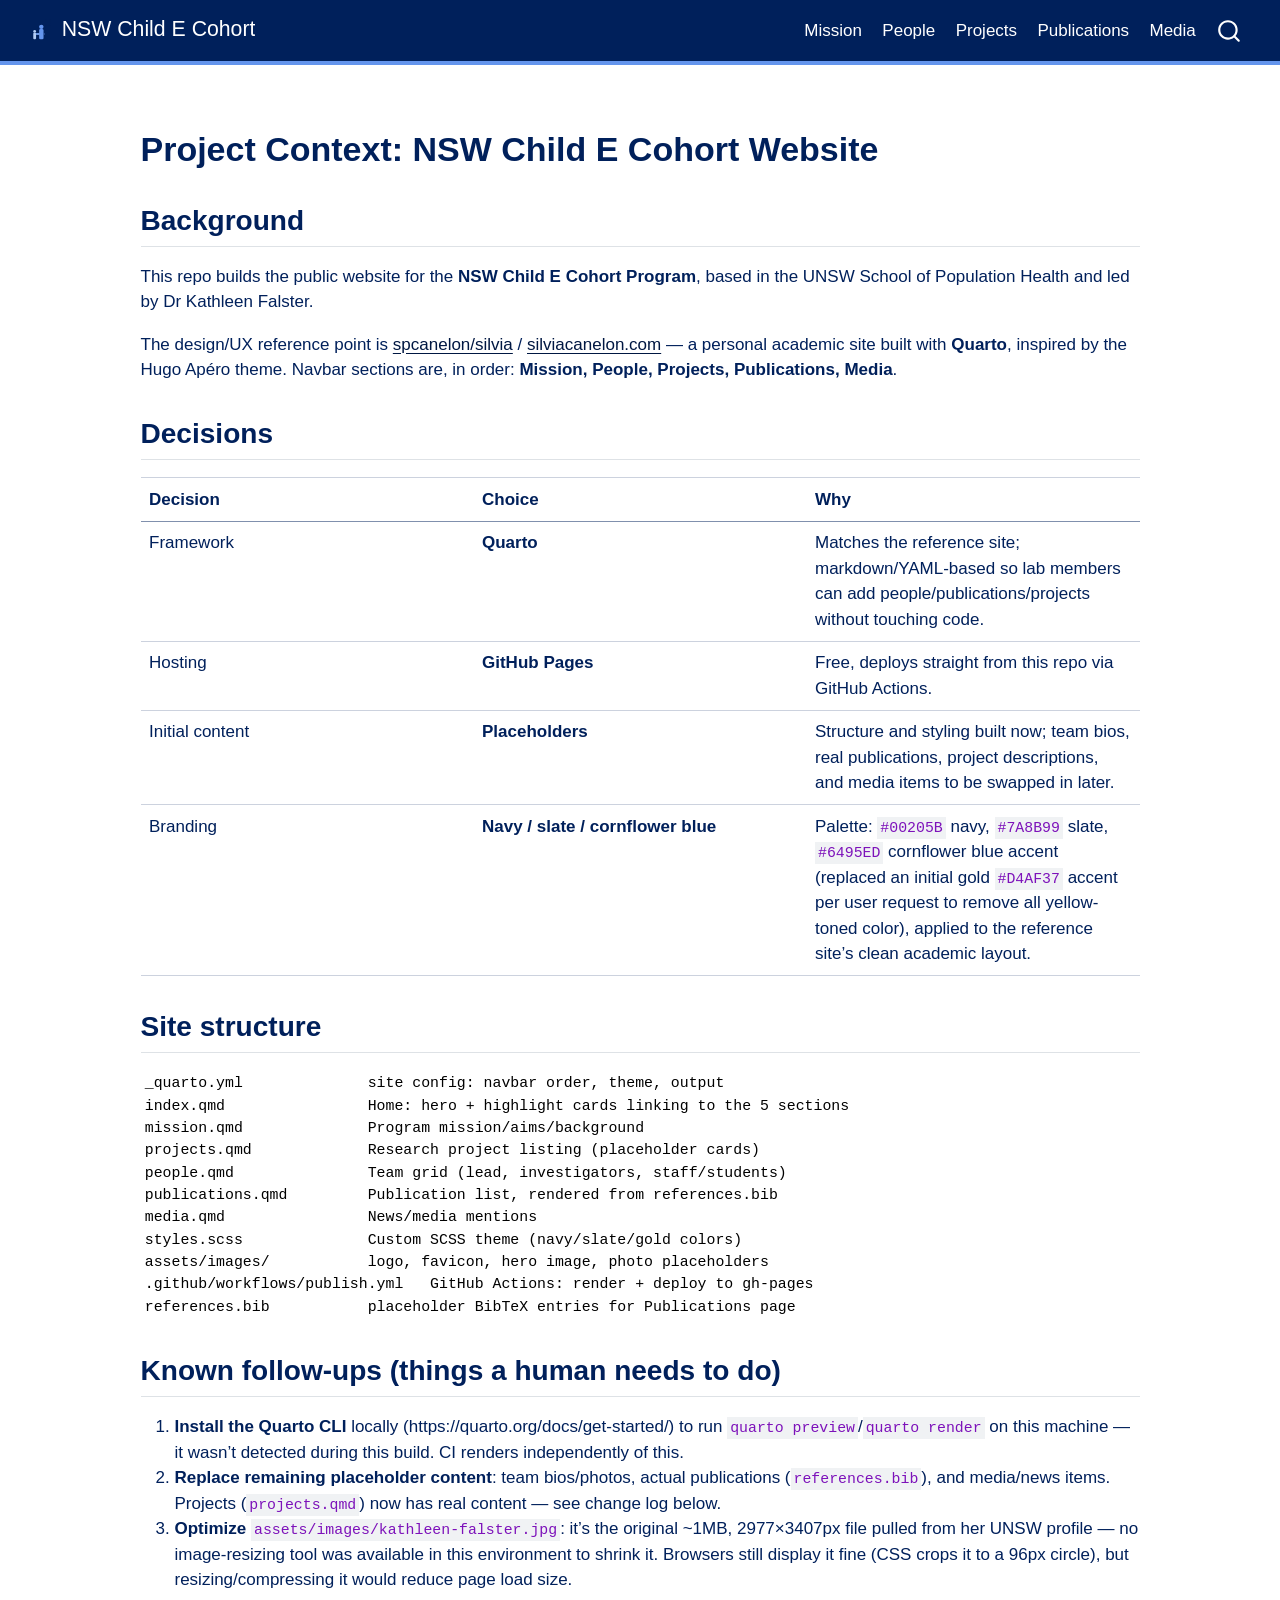
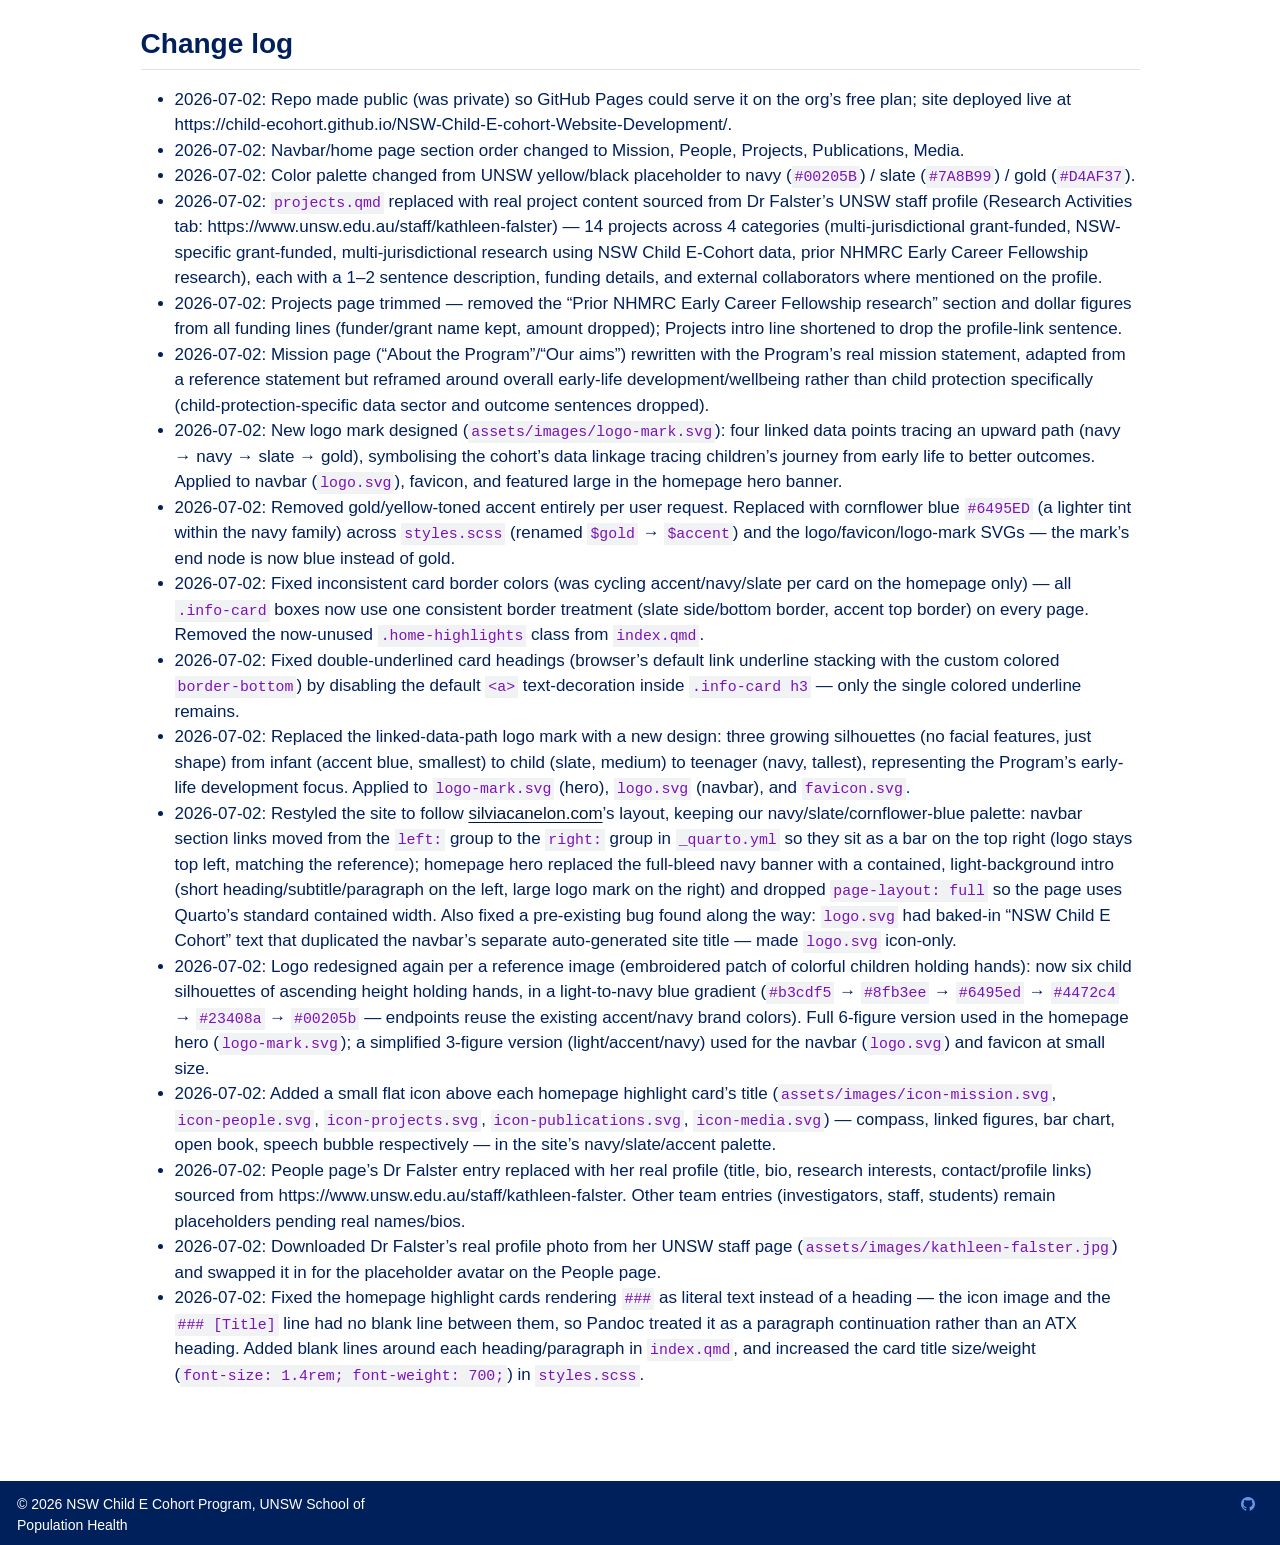
==== commit 6bcd1475: "deploy: 9c283cc50feecc329f32988462b6c5a4661df947" ====
--- a/context.html
+++ b/context.html
@@ -43,7 +43,7 @@
 <link href="site_libs/quarto-html/quarto-syntax-highlighting-15634bcf2e68342d4ad2dfa704d543f6.css" rel="stylesheet" id="quarto-text-highlighting-styles">
 <script src="site_libs/bootstrap/bootstrap.min.js"></script>
 <link href="site_libs/bootstrap/bootstrap-icons.css" rel="stylesheet">
-<link href="site_libs/bootstrap/bootstrap-3275492d81c674a90d0a6e46a3b1a9f3.min.css" rel="stylesheet" append-hash="true" id="quarto-bootstrap" data-mode="light">
+<link href="site_libs/bootstrap/bootstrap-cda270ce4919d4e6ae74f8daae9325ed.min.css" rel="stylesheet" append-hash="true" id="quarto-bootstrap" data-mode="light">
 <script id="quarto-search-options" type="application/json">{
   "location": "navbar",
   "copy-button": false,
@@ -199,6 +199,7 @@
 <ol type="1">
 <li><strong>Install the Quarto CLI</strong> locally (https://quarto.org/docs/get-started/) to run <code>quarto preview</code>/<code>quarto render</code> on this machine — it wasn’t detected during this build. CI renders independently of this.</li>
 <li><strong>Replace remaining placeholder content</strong>: team bios/photos, actual publications (<code>references.bib</code>), and media/news items. Projects (<code>projects.qmd</code>) now has real content — see change log below.</li>
+<li><strong>Optimize <code>assets/images/kathleen-falster.jpg</code></strong>: it’s the original ~1MB, 2977×3407px file pulled from her UNSW profile — no image-resizing tool was available in this environment to shrink it. Browsers still display it fine (CSS crops it to a 96px circle), but resizing/compressing it would reduce page load size.</li>
 </ol>
 </section>
 <section id="change-log" class="level2">
@@ -219,6 +220,8 @@
 <li>2026-07-02: Logo redesigned again per a reference image (embroidered patch of colorful children holding hands): now six child silhouettes of ascending height holding hands, in a light-to-navy blue gradient (<code>#b3cdf5</code> → <code>#8fb3ee</code> → <code>#6495ed</code> → <code>#4472c4</code> → <code>#23408a</code> → <code>#00205b</code> — endpoints reuse the existing accent/navy brand colors). Full 6-figure version used in the homepage hero (<code>logo-mark.svg</code>); a simplified 3-figure version (light/accent/navy) used for the navbar (<code>logo.svg</code>) and favicon at small size.</li>
 <li>2026-07-02: Added a small flat icon above each homepage highlight card’s title (<code>assets/images/icon-mission.svg</code>, <code>icon-people.svg</code>, <code>icon-projects.svg</code>, <code>icon-publications.svg</code>, <code>icon-media.svg</code>) — compass, linked figures, bar chart, open book, speech bubble respectively — in the site’s navy/slate/accent palette.</li>
 <li>2026-07-02: People page’s Dr Falster entry replaced with her real profile (title, bio, research interests, contact/profile links) sourced from https://www.unsw.edu.au/staff/kathleen-falster. Other team entries (investigators, staff, students) remain placeholders pending real names/bios.</li>
+<li>2026-07-02: Downloaded Dr Falster’s real profile photo from her UNSW staff page (<code>assets/images/kathleen-falster.jpg</code>) and swapped it in for the placeholder avatar on the People page.</li>
+<li>2026-07-02: Fixed the homepage highlight cards rendering <code>###</code> as literal text instead of a heading — the icon image and the <code>### [Title]</code> line had no blank line between them, so Pandoc treated it as a paragraph continuation rather than an ATX heading. Added blank lines around each heading/paragraph in <code>index.qmd</code>, and increased the card title size/weight (<code>font-size: 1.4rem; font-weight: 700;</code>) in <code>styles.scss</code>.</li>
 </ul>
 
 
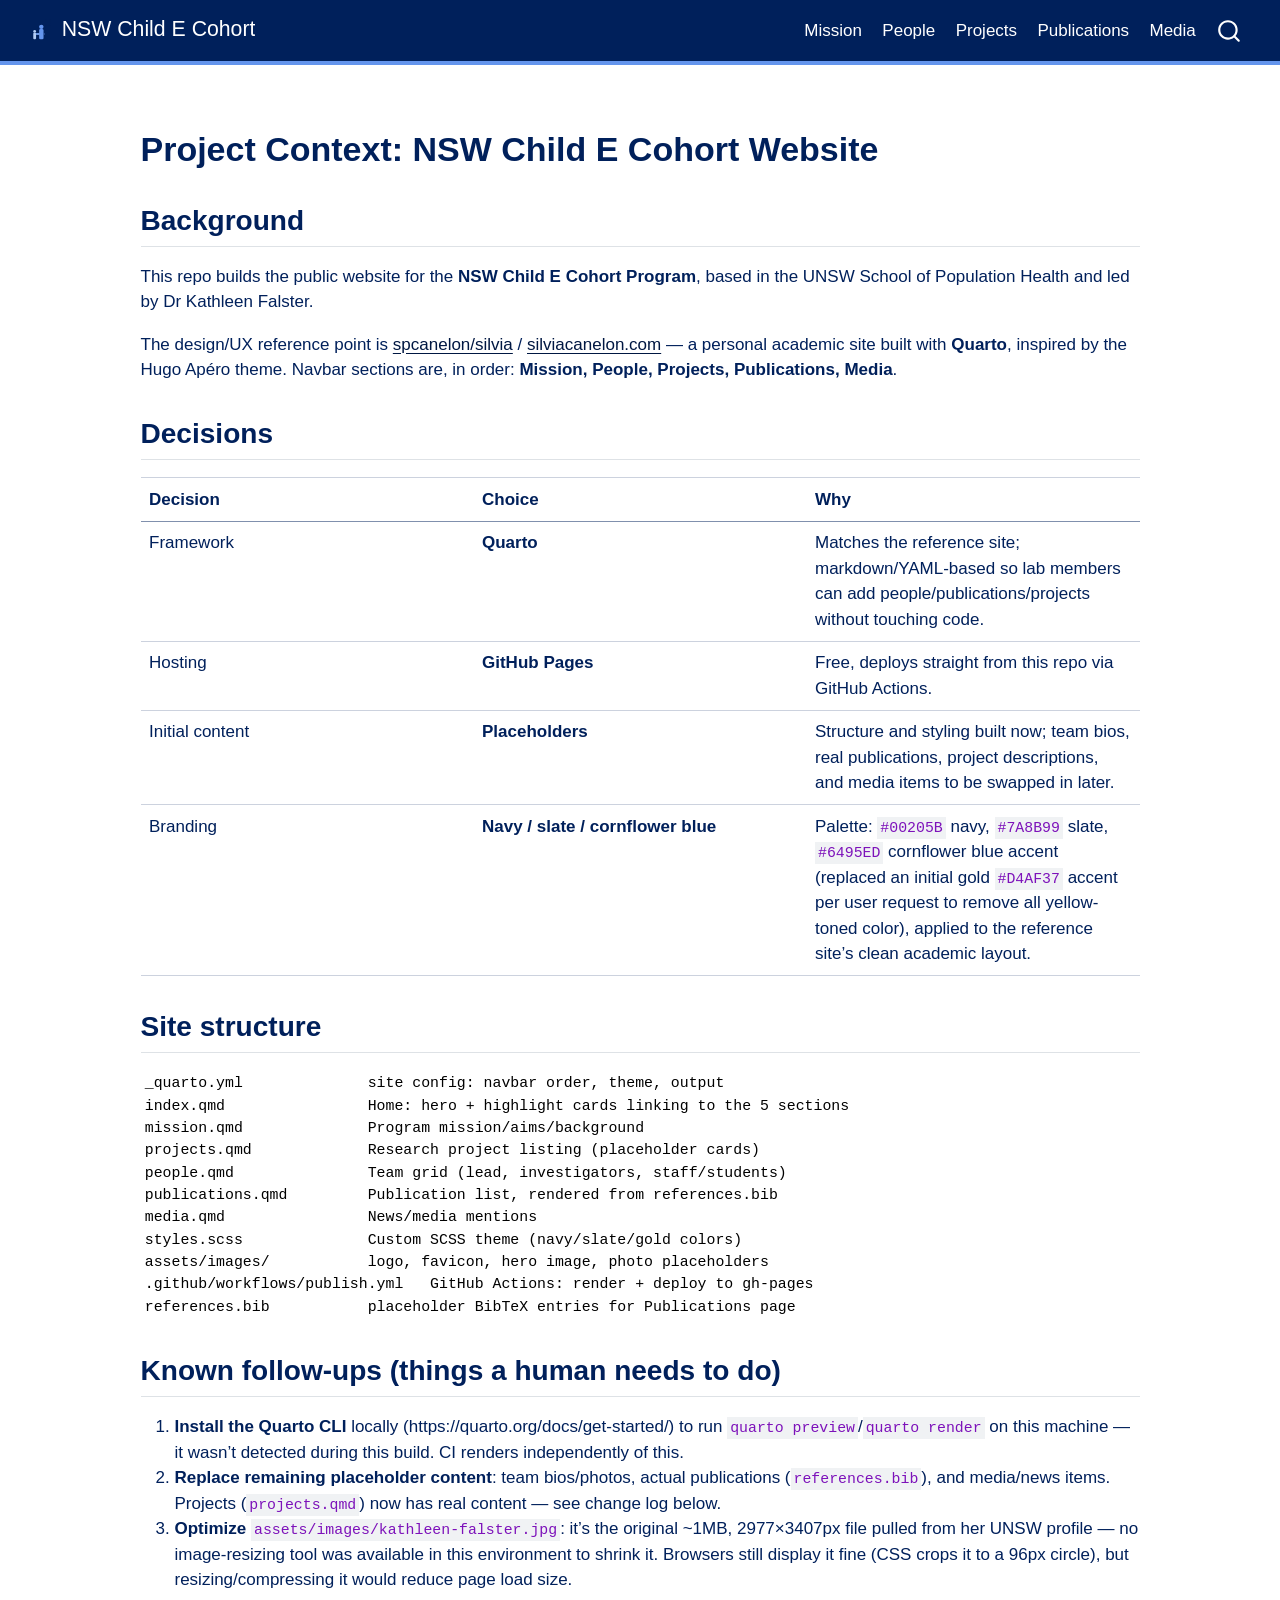
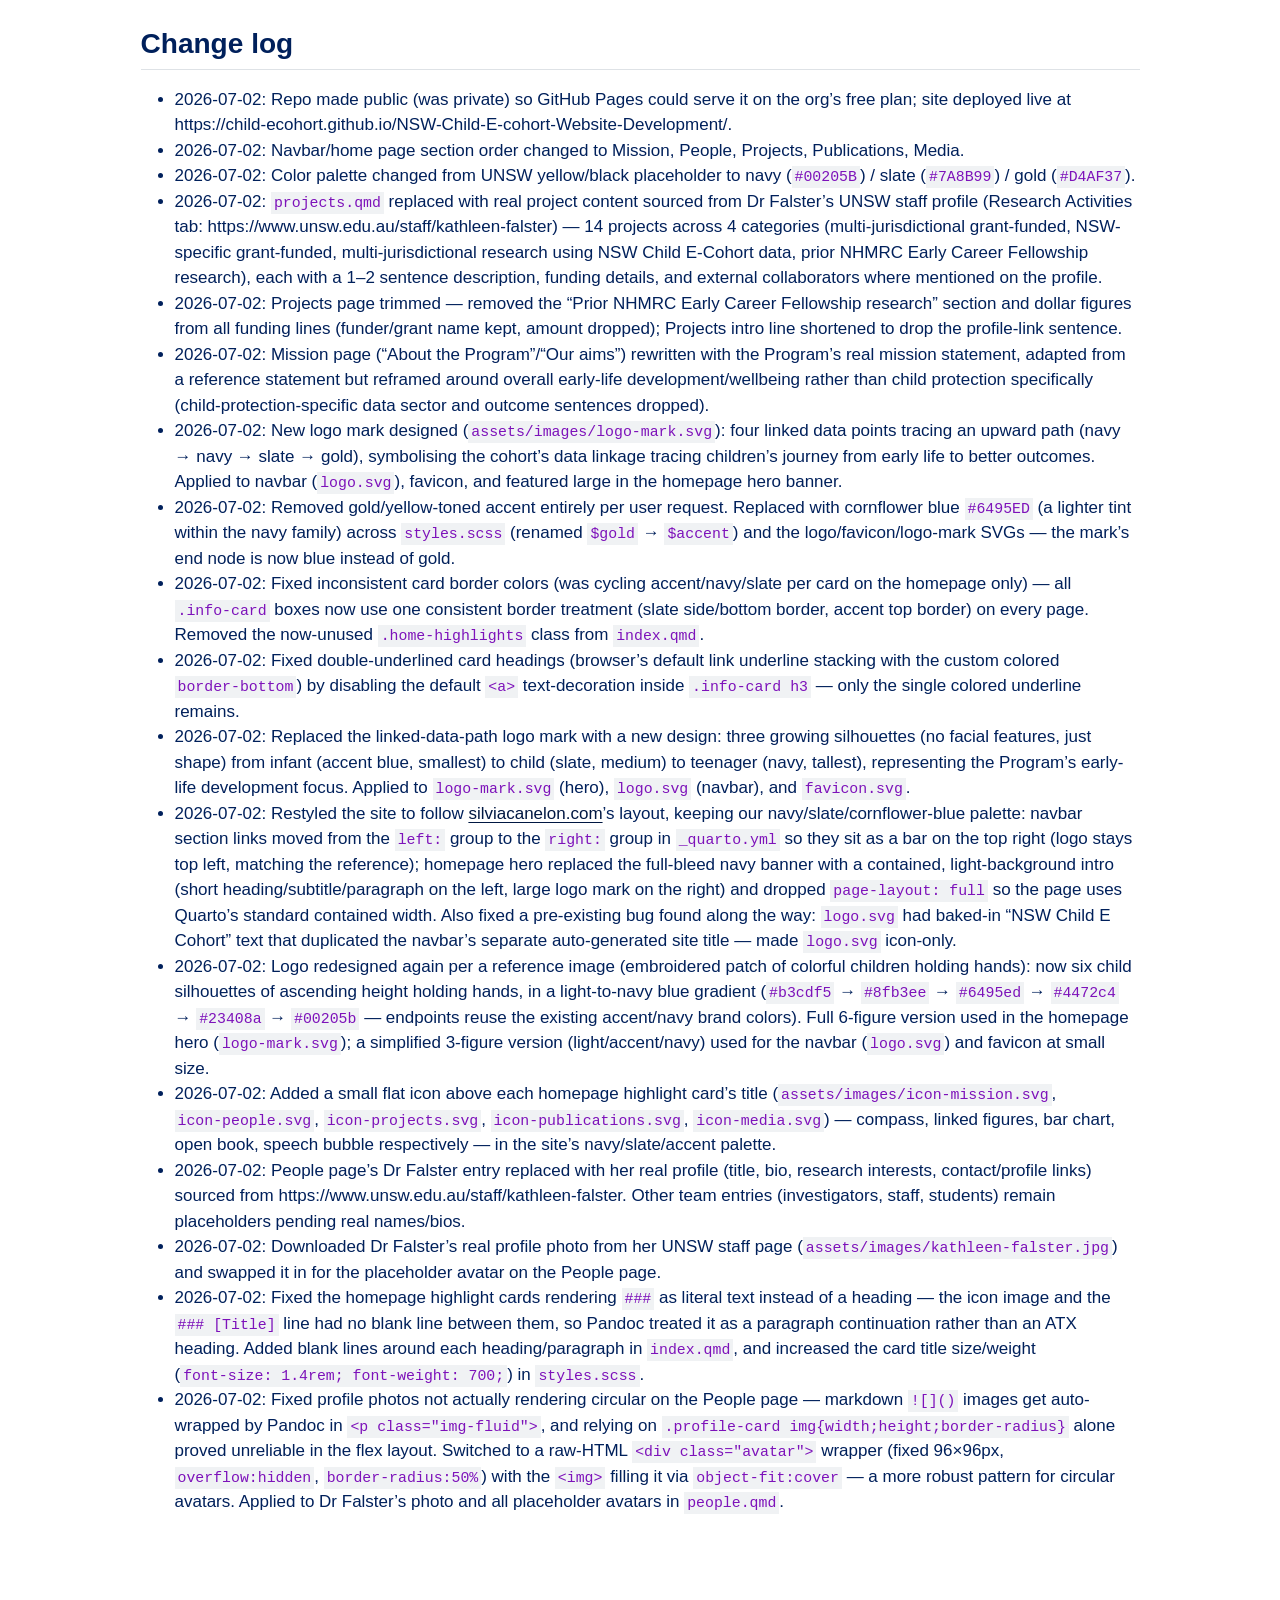
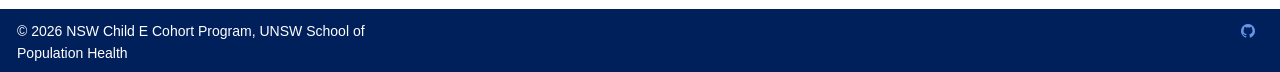
==== commit 4e0ecaf3: "deploy: b69a7692534eea24e033fc648b16825a5b469e32" ====
--- a/context.html
+++ b/context.html
@@ -43,7 +43,7 @@
 <link href="site_libs/quarto-html/quarto-syntax-highlighting-15634bcf2e68342d4ad2dfa704d543f6.css" rel="stylesheet" id="quarto-text-highlighting-styles">
 <script src="site_libs/bootstrap/bootstrap.min.js"></script>
 <link href="site_libs/bootstrap/bootstrap-icons.css" rel="stylesheet">
-<link href="site_libs/bootstrap/bootstrap-cda270ce4919d4e6ae74f8daae9325ed.min.css" rel="stylesheet" append-hash="true" id="quarto-bootstrap" data-mode="light">
+<link href="site_libs/bootstrap/bootstrap-b86cab729608e47362b2875f654cd243.min.css" rel="stylesheet" append-hash="true" id="quarto-bootstrap" data-mode="light">
 <script id="quarto-search-options" type="application/json">{
   "location": "navbar",
   "copy-button": false,
@@ -222,6 +222,7 @@
 <li>2026-07-02: People page’s Dr Falster entry replaced with her real profile (title, bio, research interests, contact/profile links) sourced from https://www.unsw.edu.au/staff/kathleen-falster. Other team entries (investigators, staff, students) remain placeholders pending real names/bios.</li>
 <li>2026-07-02: Downloaded Dr Falster’s real profile photo from her UNSW staff page (<code>assets/images/kathleen-falster.jpg</code>) and swapped it in for the placeholder avatar on the People page.</li>
 <li>2026-07-02: Fixed the homepage highlight cards rendering <code>###</code> as literal text instead of a heading — the icon image and the <code>### [Title]</code> line had no blank line between them, so Pandoc treated it as a paragraph continuation rather than an ATX heading. Added blank lines around each heading/paragraph in <code>index.qmd</code>, and increased the card title size/weight (<code>font-size: 1.4rem; font-weight: 700;</code>) in <code>styles.scss</code>.</li>
+<li>2026-07-02: Fixed profile photos not actually rendering circular on the People page — markdown <code>![]()</code> images get auto-wrapped by Pandoc in <code>&lt;p class="img-fluid"&gt;</code>, and relying on <code>.profile-card img{width;height;border-radius}</code> alone proved unreliable in the flex layout. Switched to a raw-HTML <code>&lt;div class="avatar"&gt;</code> wrapper (fixed 96×96px, <code>overflow:hidden</code>, <code>border-radius:50%</code>) with the <code>&lt;img&gt;</code> filling it via <code>object-fit:cover</code> — a more robust pattern for circular avatars. Applied to Dr Falster’s photo and all placeholder avatars in <code>people.qmd</code>.</li>
 </ul>
 
 
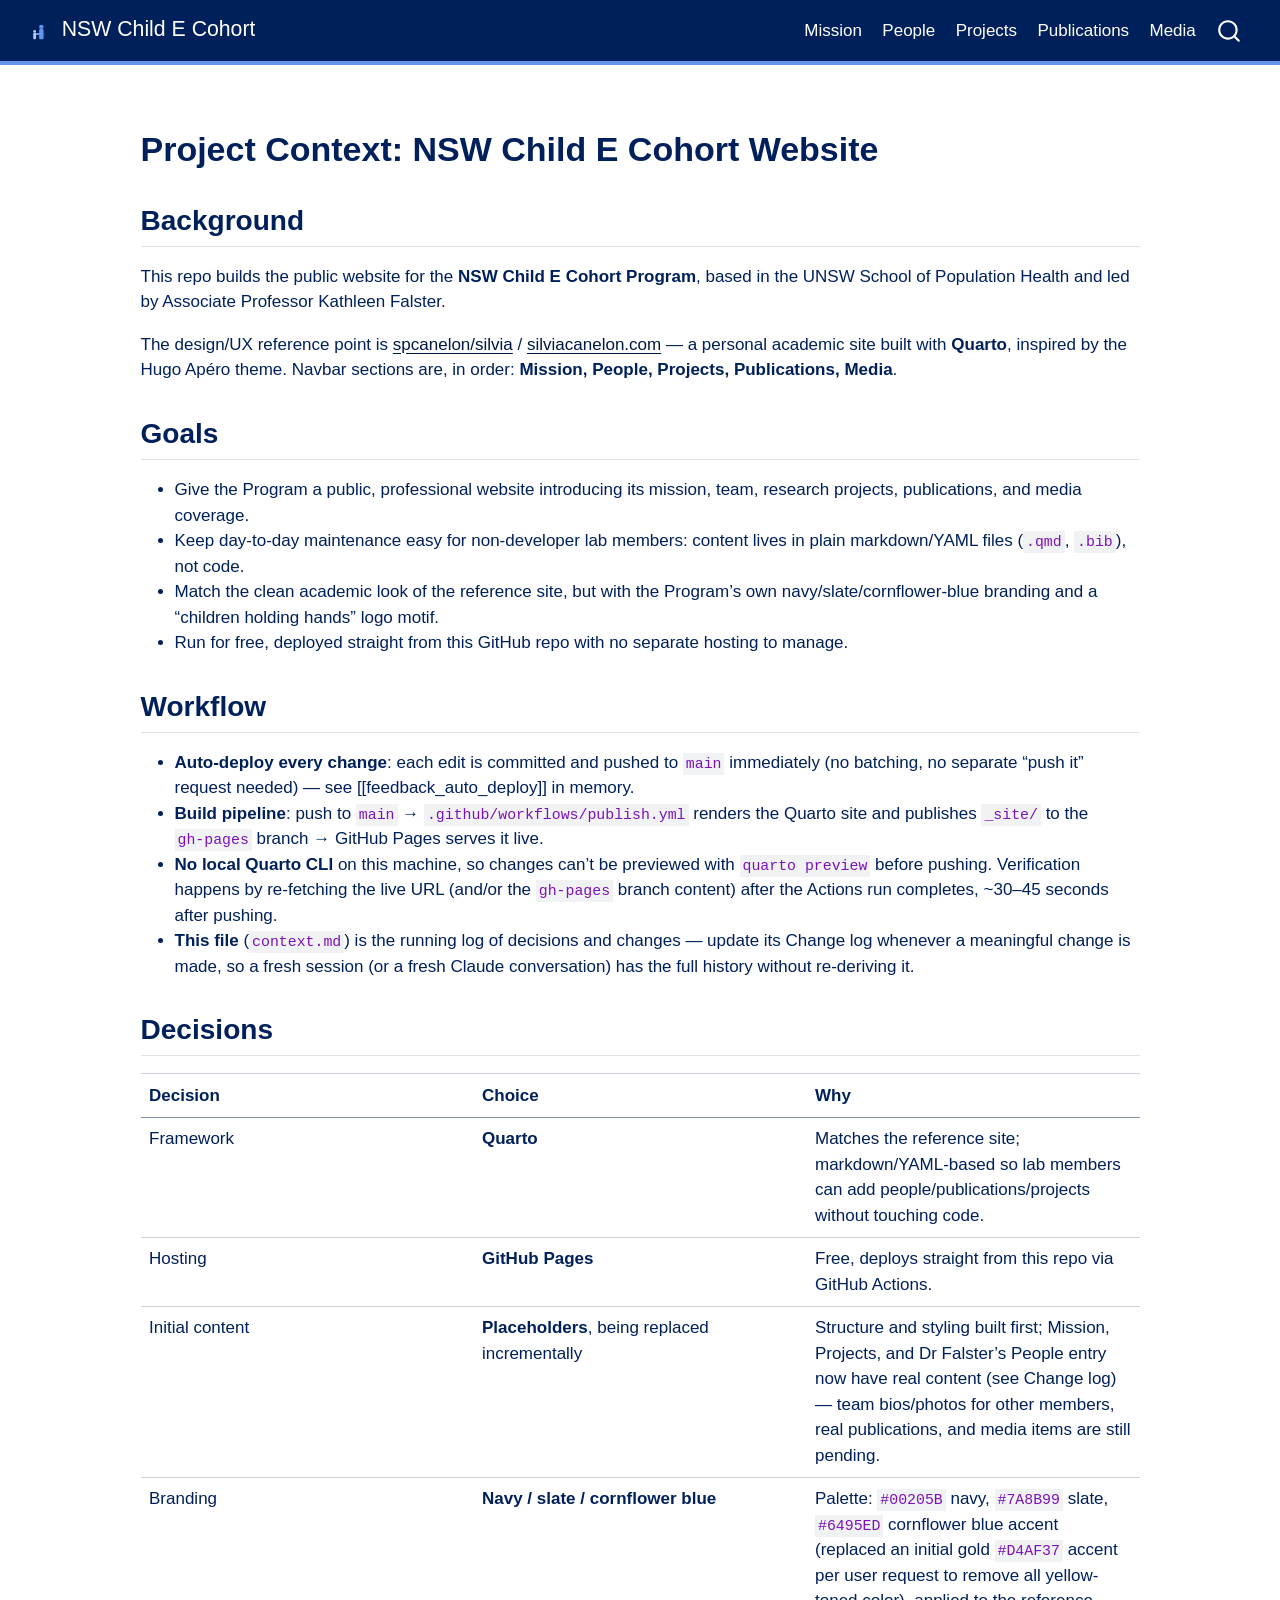
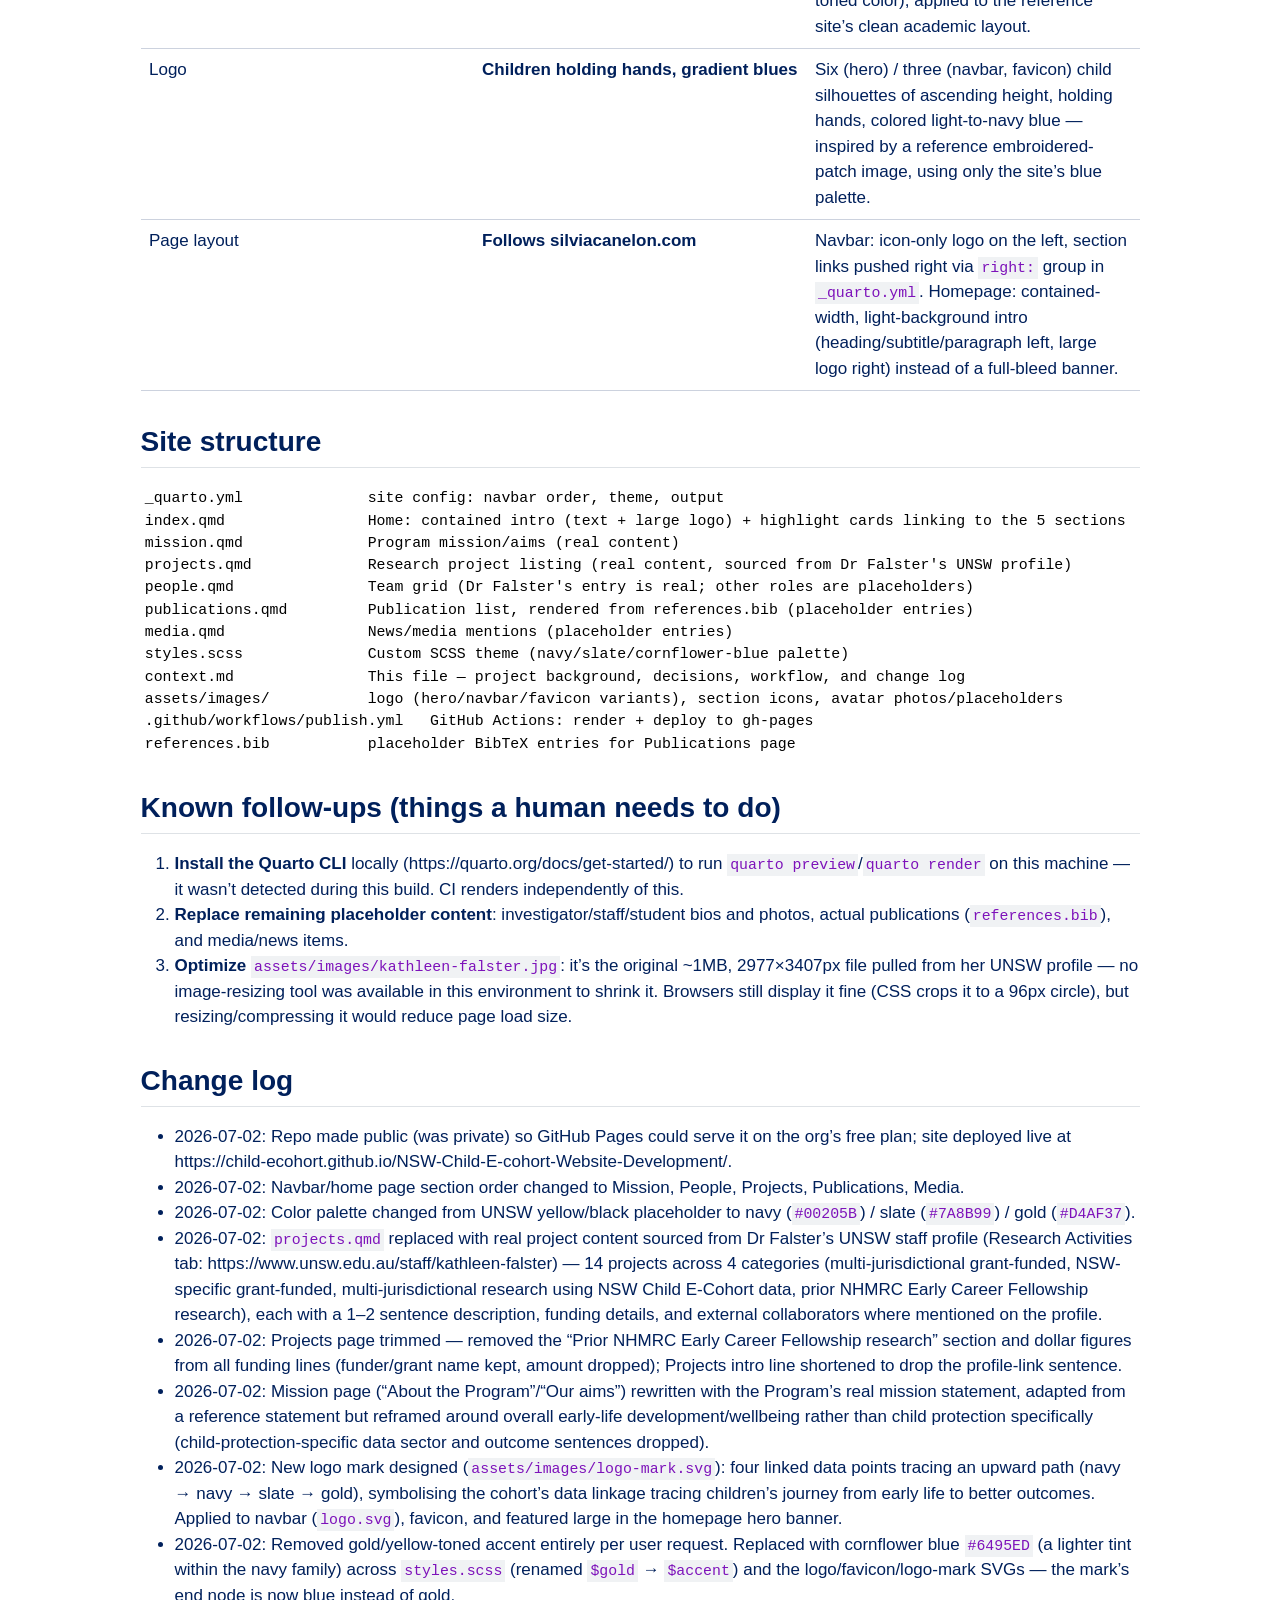
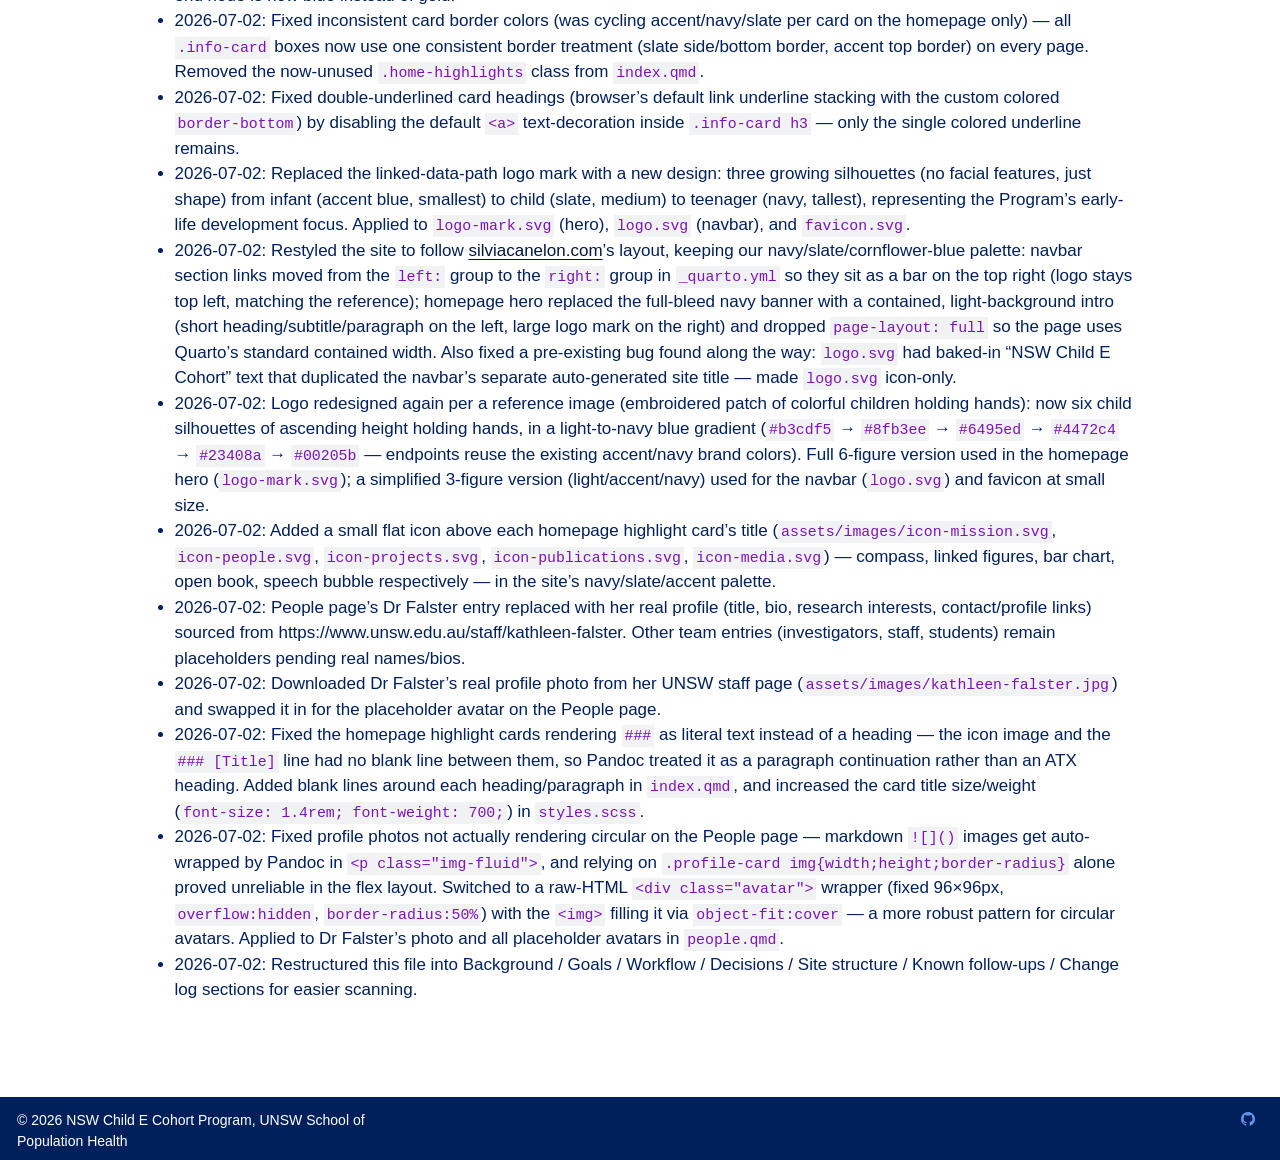
==== commit 3d853afe: "deploy: 56616d208bf163c431dd3de9120722b2e86587ad" ====
--- a/context.html
+++ b/context.html
@@ -138,8 +138,26 @@
 <h1>Project Context: NSW Child E Cohort Website</h1>
 <section id="background" class="level2">
 <h2 class="anchored" data-anchor-id="background">Background</h2>
-<p>This repo builds the public website for the <strong>NSW Child E Cohort Program</strong>, based in the UNSW School of Population Health and led by Dr Kathleen Falster.</p>
+<p>This repo builds the public website for the <strong>NSW Child E Cohort Program</strong>, based in the UNSW School of Population Health and led by Associate Professor Kathleen Falster.</p>
 <p>The design/UX reference point is <a href="https://github.com/spcanelon/silvia">spcanelon/silvia</a> / <a href="https://silviacanelon.com/">silviacanelon.com</a> — a personal academic site built with <strong>Quarto</strong>, inspired by the Hugo Apéro theme. Navbar sections are, in order: <strong>Mission, People, Projects, Publications, Media</strong>.</p>
+</section>
+<section id="goals" class="level2">
+<h2 class="anchored" data-anchor-id="goals">Goals</h2>
+<ul>
+<li>Give the Program a public, professional website introducing its mission, team, research projects, publications, and media coverage.</li>
+<li>Keep day-to-day maintenance easy for non-developer lab members: content lives in plain markdown/YAML files (<code>.qmd</code>, <code>.bib</code>), not code.</li>
+<li>Match the clean academic look of the reference site, but with the Program’s own navy/slate/cornflower-blue branding and a “children holding hands” logo motif.</li>
+<li>Run for free, deployed straight from this GitHub repo with no separate hosting to manage.</li>
+</ul>
+</section>
+<section id="workflow" class="level2">
+<h2 class="anchored" data-anchor-id="workflow">Workflow</h2>
+<ul>
+<li><strong>Auto-deploy every change</strong>: each edit is committed and pushed to <code>main</code> immediately (no batching, no separate “push it” request needed) — see [[feedback_auto_deploy]] in memory.</li>
+<li><strong>Build pipeline</strong>: push to <code>main</code> → <code>.github/workflows/publish.yml</code> renders the Quarto site and publishes <code>_site/</code> to the <code>gh-pages</code> branch → GitHub Pages serves it live.</li>
+<li><strong>No local Quarto CLI</strong> on this machine, so changes can’t be previewed with <code>quarto preview</code> before pushing. Verification happens by re-fetching the live URL (and/or the <code>gh-pages</code> branch content) after the Actions run completes, ~30–45 seconds after pushing.</li>
+<li><strong>This file</strong> (<code>context.md</code>) is the running log of decisions and changes — update its Change log whenever a meaningful change is made, so a fresh session (or a fresh Claude conversation) has the full history without re-deriving it.</li>
+</ul>
 </section>
 <section id="decisions" class="level2">
 <h2 class="anchored" data-anchor-id="decisions">Decisions</h2>
@@ -169,28 +187,39 @@
 </tr>
 <tr class="odd">
 <td>Initial content</td>
-<td><strong>Placeholders</strong></td>
-<td>Structure and styling built now; team bios, real publications, project descriptions, and media items to be swapped in later.</td>
+<td><strong>Placeholders</strong>, being replaced incrementally</td>
+<td>Structure and styling built first; Mission, Projects, and Dr Falster’s People entry now have real content (see Change log) — team bios/photos for other members, real publications, and media items are still pending.</td>
 </tr>
 <tr class="even">
 <td>Branding</td>
 <td><strong>Navy / slate / cornflower blue</strong></td>
 <td>Palette: <code>#00205B</code> navy, <code>#7A8B99</code> slate, <code>#6495ED</code> cornflower blue accent (replaced an initial gold <code>#D4AF37</code> accent per user request to remove all yellow-toned color), applied to the reference site’s clean academic layout.</td>
 </tr>
+<tr class="odd">
+<td>Logo</td>
+<td><strong>Children holding hands, gradient blues</strong></td>
+<td>Six (hero) / three (navbar, favicon) child silhouettes of ascending height, holding hands, colored light-to-navy blue — inspired by a reference embroidered-patch image, using only the site’s blue palette.</td>
+</tr>
+<tr class="even">
+<td>Page layout</td>
+<td><strong>Follows silviacanelon.com</strong></td>
+<td>Navbar: icon-only logo on the left, section links pushed right via <code>right:</code> group in <code>_quarto.yml</code>. Homepage: contained-width, light-background intro (heading/subtitle/paragraph left, large logo right) instead of a full-bleed banner.</td>
+</tr>
 </tbody>
 </table>
 </section>
 <section id="site-structure" class="level2">
 <h2 class="anchored" data-anchor-id="site-structure">Site structure</h2>
 <pre><code>_quarto.yml              site config: navbar order, theme, output
-index.qmd                Home: hero + highlight cards linking to the 5 sections
-mission.qmd              Program mission/aims/background
-projects.qmd             Research project listing (placeholder cards)
-people.qmd               Team grid (lead, investigators, staff/students)
-publications.qmd         Publication list, rendered from references.bib
-media.qmd                News/media mentions
-styles.scss              Custom SCSS theme (navy/slate/gold colors)
-assets/images/           logo, favicon, hero image, photo placeholders
+index.qmd                Home: contained intro (text + large logo) + highlight cards linking to the 5 sections
+mission.qmd              Program mission/aims (real content)
+projects.qmd             Research project listing (real content, sourced from Dr Falster's UNSW profile)
+people.qmd               Team grid (Dr Falster's entry is real; other roles are placeholders)
+publications.qmd         Publication list, rendered from references.bib (placeholder entries)
+media.qmd                News/media mentions (placeholder entries)
+styles.scss              Custom SCSS theme (navy/slate/cornflower-blue palette)
+context.md               This file — project background, decisions, workflow, and change log
+assets/images/           logo (hero/navbar/favicon variants), section icons, avatar photos/placeholders
 .github/workflows/publish.yml   GitHub Actions: render + deploy to gh-pages
 references.bib           placeholder BibTeX entries for Publications page</code></pre>
 </section>
@@ -198,7 +227,7 @@
 <h2 class="anchored" data-anchor-id="known-follow-ups-things-a-human-needs-to-do">Known follow-ups (things a human needs to do)</h2>
 <ol type="1">
 <li><strong>Install the Quarto CLI</strong> locally (https://quarto.org/docs/get-started/) to run <code>quarto preview</code>/<code>quarto render</code> on this machine — it wasn’t detected during this build. CI renders independently of this.</li>
-<li><strong>Replace remaining placeholder content</strong>: team bios/photos, actual publications (<code>references.bib</code>), and media/news items. Projects (<code>projects.qmd</code>) now has real content — see change log below.</li>
+<li><strong>Replace remaining placeholder content</strong>: investigator/staff/student bios and photos, actual publications (<code>references.bib</code>), and media/news items.</li>
 <li><strong>Optimize <code>assets/images/kathleen-falster.jpg</code></strong>: it’s the original ~1MB, 2977×3407px file pulled from her UNSW profile — no image-resizing tool was available in this environment to shrink it. Browsers still display it fine (CSS crops it to a 96px circle), but resizing/compressing it would reduce page load size.</li>
 </ol>
 </section>
@@ -223,6 +252,7 @@
 <li>2026-07-02: Downloaded Dr Falster’s real profile photo from her UNSW staff page (<code>assets/images/kathleen-falster.jpg</code>) and swapped it in for the placeholder avatar on the People page.</li>
 <li>2026-07-02: Fixed the homepage highlight cards rendering <code>###</code> as literal text instead of a heading — the icon image and the <code>### [Title]</code> line had no blank line between them, so Pandoc treated it as a paragraph continuation rather than an ATX heading. Added blank lines around each heading/paragraph in <code>index.qmd</code>, and increased the card title size/weight (<code>font-size: 1.4rem; font-weight: 700;</code>) in <code>styles.scss</code>.</li>
 <li>2026-07-02: Fixed profile photos not actually rendering circular on the People page — markdown <code>![]()</code> images get auto-wrapped by Pandoc in <code>&lt;p class="img-fluid"&gt;</code>, and relying on <code>.profile-card img{width;height;border-radius}</code> alone proved unreliable in the flex layout. Switched to a raw-HTML <code>&lt;div class="avatar"&gt;</code> wrapper (fixed 96×96px, <code>overflow:hidden</code>, <code>border-radius:50%</code>) with the <code>&lt;img&gt;</code> filling it via <code>object-fit:cover</code> — a more robust pattern for circular avatars. Applied to Dr Falster’s photo and all placeholder avatars in <code>people.qmd</code>.</li>
+<li>2026-07-02: Restructured this file into Background / Goals / Workflow / Decisions / Site structure / Known follow-ups / Change log sections for easier scanning.</li>
 </ul>
 
 
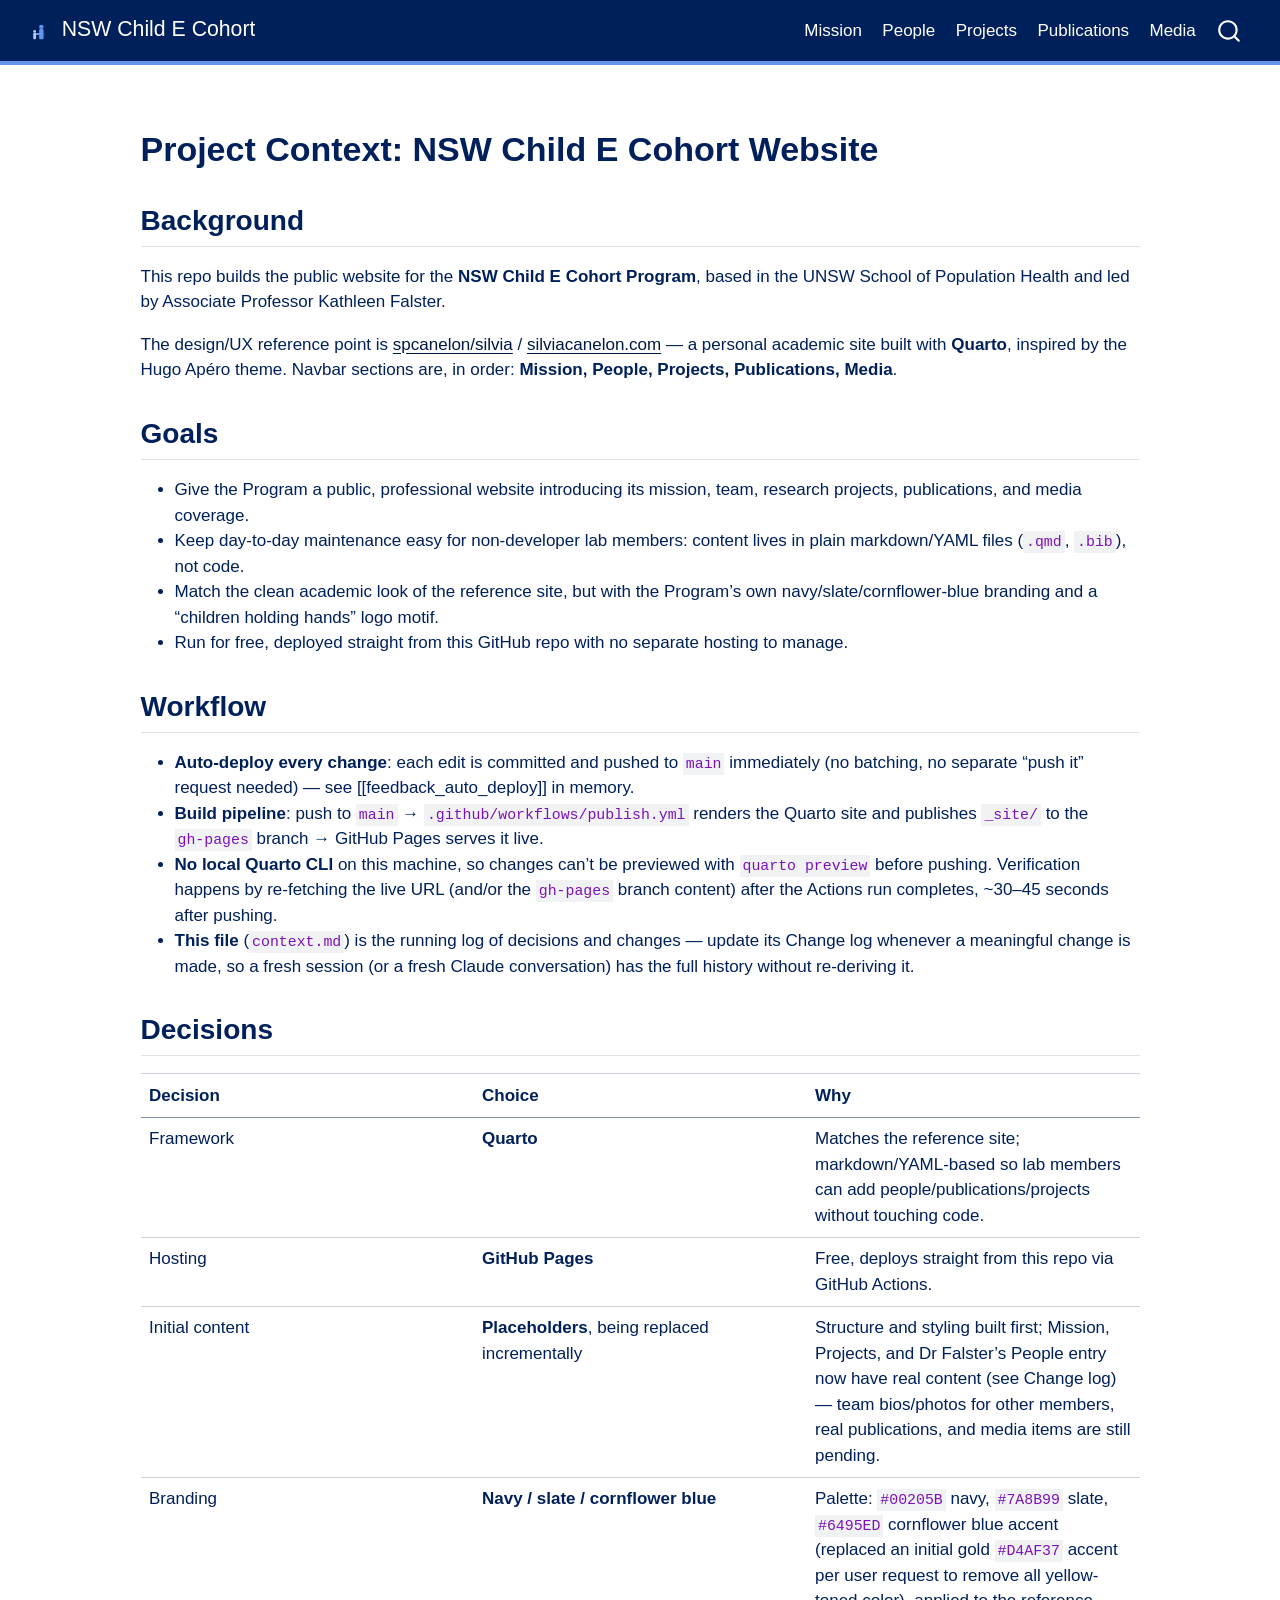
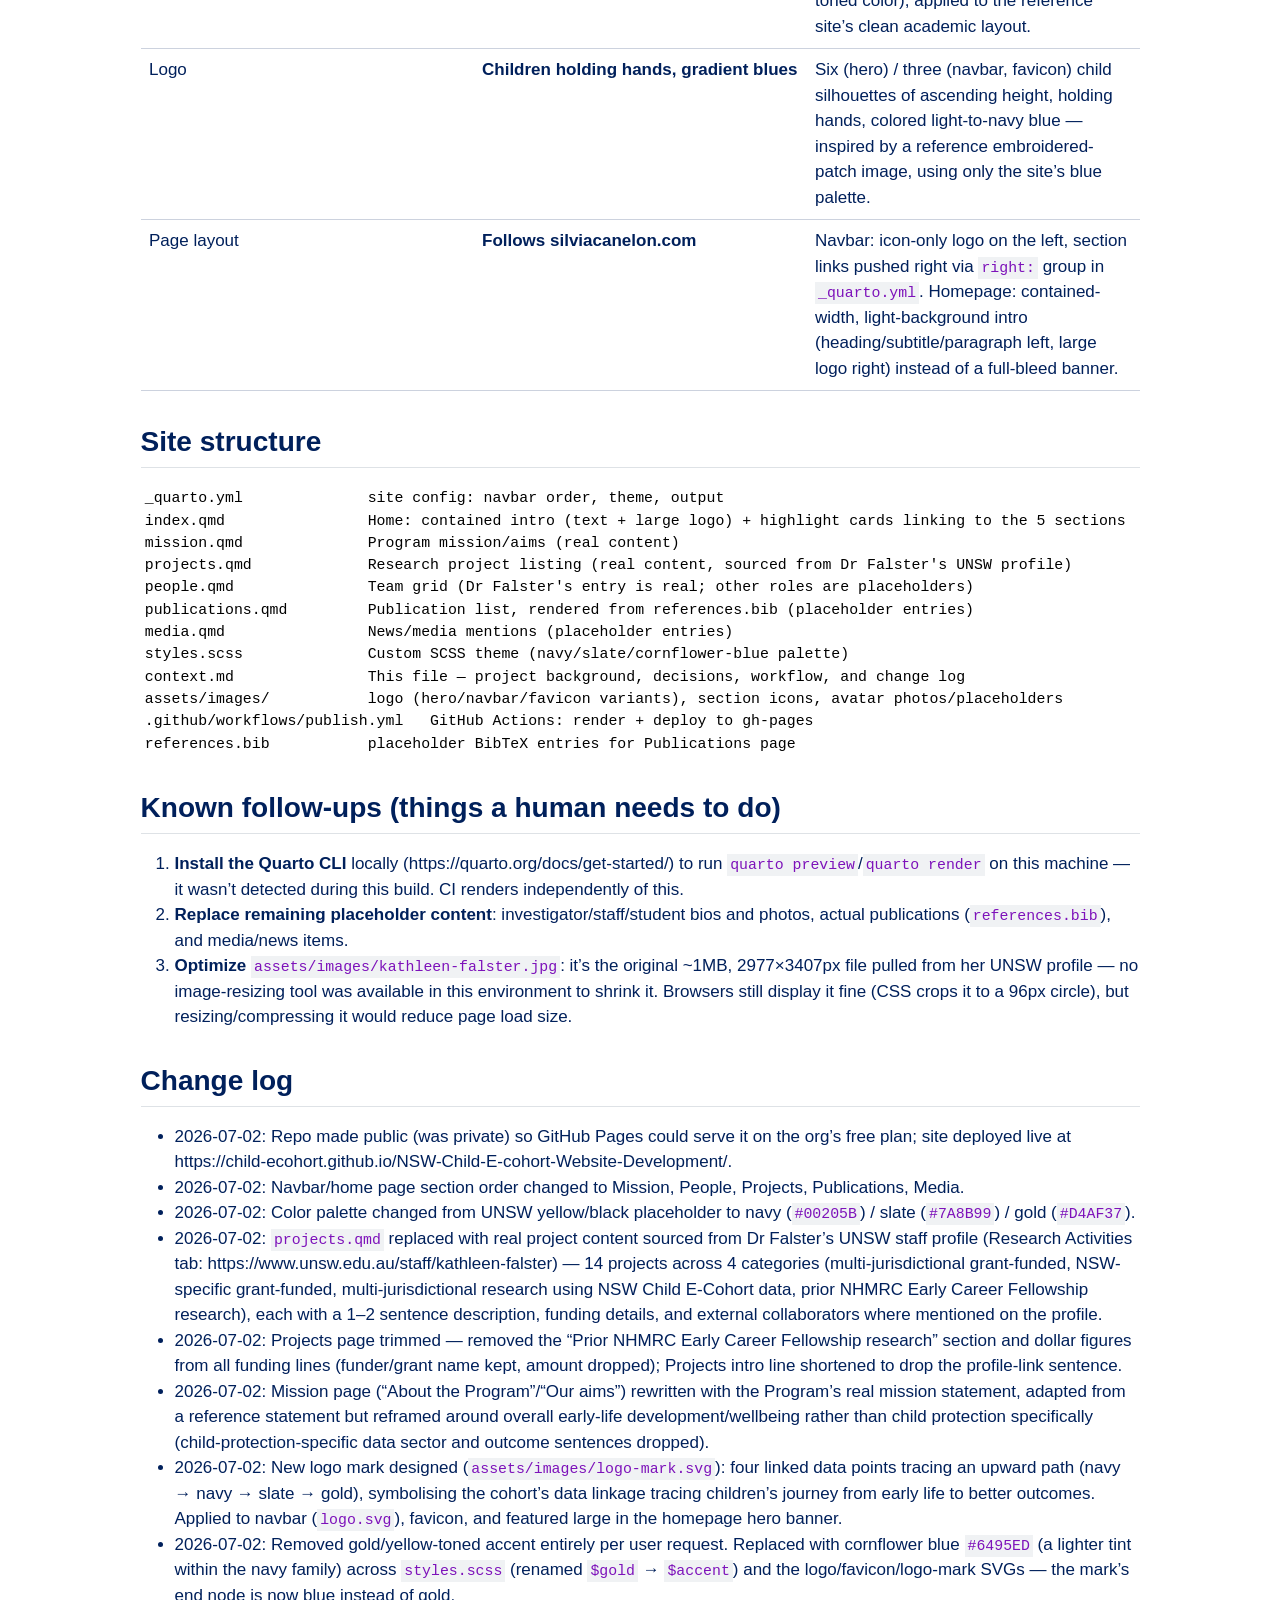
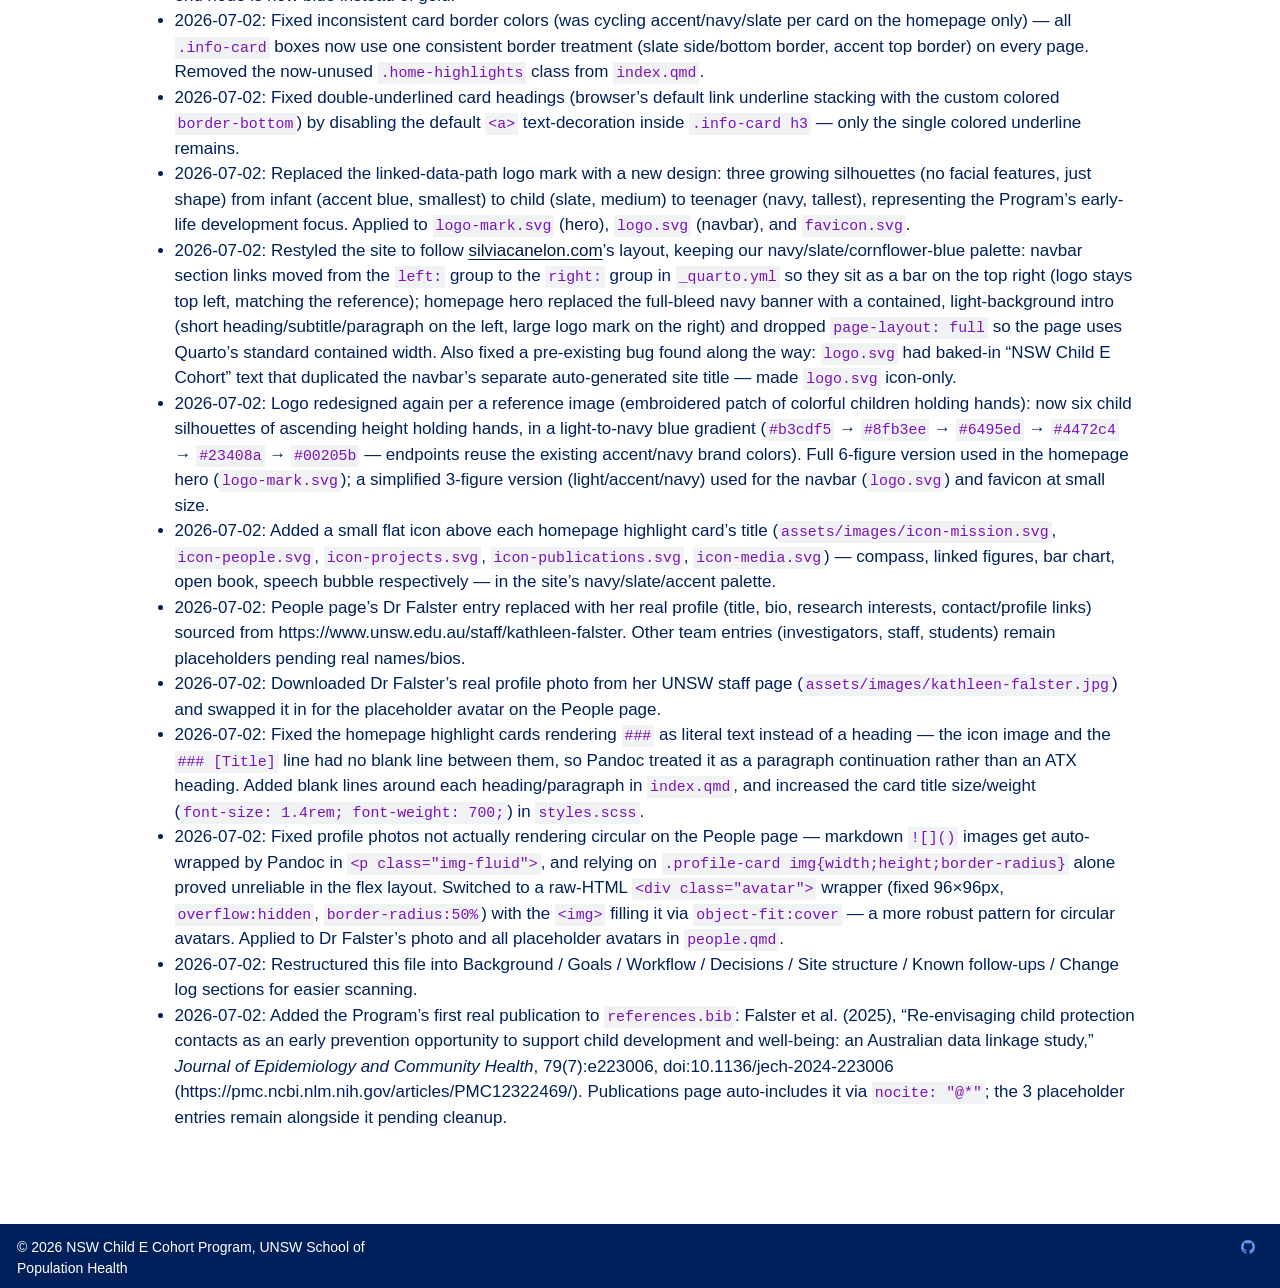
==== commit f9d7b6b4: "deploy: 9388105e9e04774e45b7a4f5cef6bef90799b474" ====
--- a/context.html
+++ b/context.html
@@ -253,6 +253,7 @@
 <li>2026-07-02: Fixed the homepage highlight cards rendering <code>###</code> as literal text instead of a heading — the icon image and the <code>### [Title]</code> line had no blank line between them, so Pandoc treated it as a paragraph continuation rather than an ATX heading. Added blank lines around each heading/paragraph in <code>index.qmd</code>, and increased the card title size/weight (<code>font-size: 1.4rem; font-weight: 700;</code>) in <code>styles.scss</code>.</li>
 <li>2026-07-02: Fixed profile photos not actually rendering circular on the People page — markdown <code>![]()</code> images get auto-wrapped by Pandoc in <code>&lt;p class="img-fluid"&gt;</code>, and relying on <code>.profile-card img{width;height;border-radius}</code> alone proved unreliable in the flex layout. Switched to a raw-HTML <code>&lt;div class="avatar"&gt;</code> wrapper (fixed 96×96px, <code>overflow:hidden</code>, <code>border-radius:50%</code>) with the <code>&lt;img&gt;</code> filling it via <code>object-fit:cover</code> — a more robust pattern for circular avatars. Applied to Dr Falster’s photo and all placeholder avatars in <code>people.qmd</code>.</li>
 <li>2026-07-02: Restructured this file into Background / Goals / Workflow / Decisions / Site structure / Known follow-ups / Change log sections for easier scanning.</li>
+<li>2026-07-02: Added the Program’s first real publication to <code>references.bib</code>: Falster et al.&nbsp;(2025), “Re-envisaging child protection contacts as an early prevention opportunity to support child development and well-being: an Australian data linkage study,” <em>Journal of Epidemiology and Community Health</em>, 79(7):e223006, doi:10.1136/jech-2024-223006 (https://pmc.ncbi.nlm.nih.gov/articles/PMC12322469/). Publications page auto-includes it via <code>nocite: "@*"</code>; the 3 placeholder entries remain alongside it pending cleanup.</li>
 </ul>
 
 
